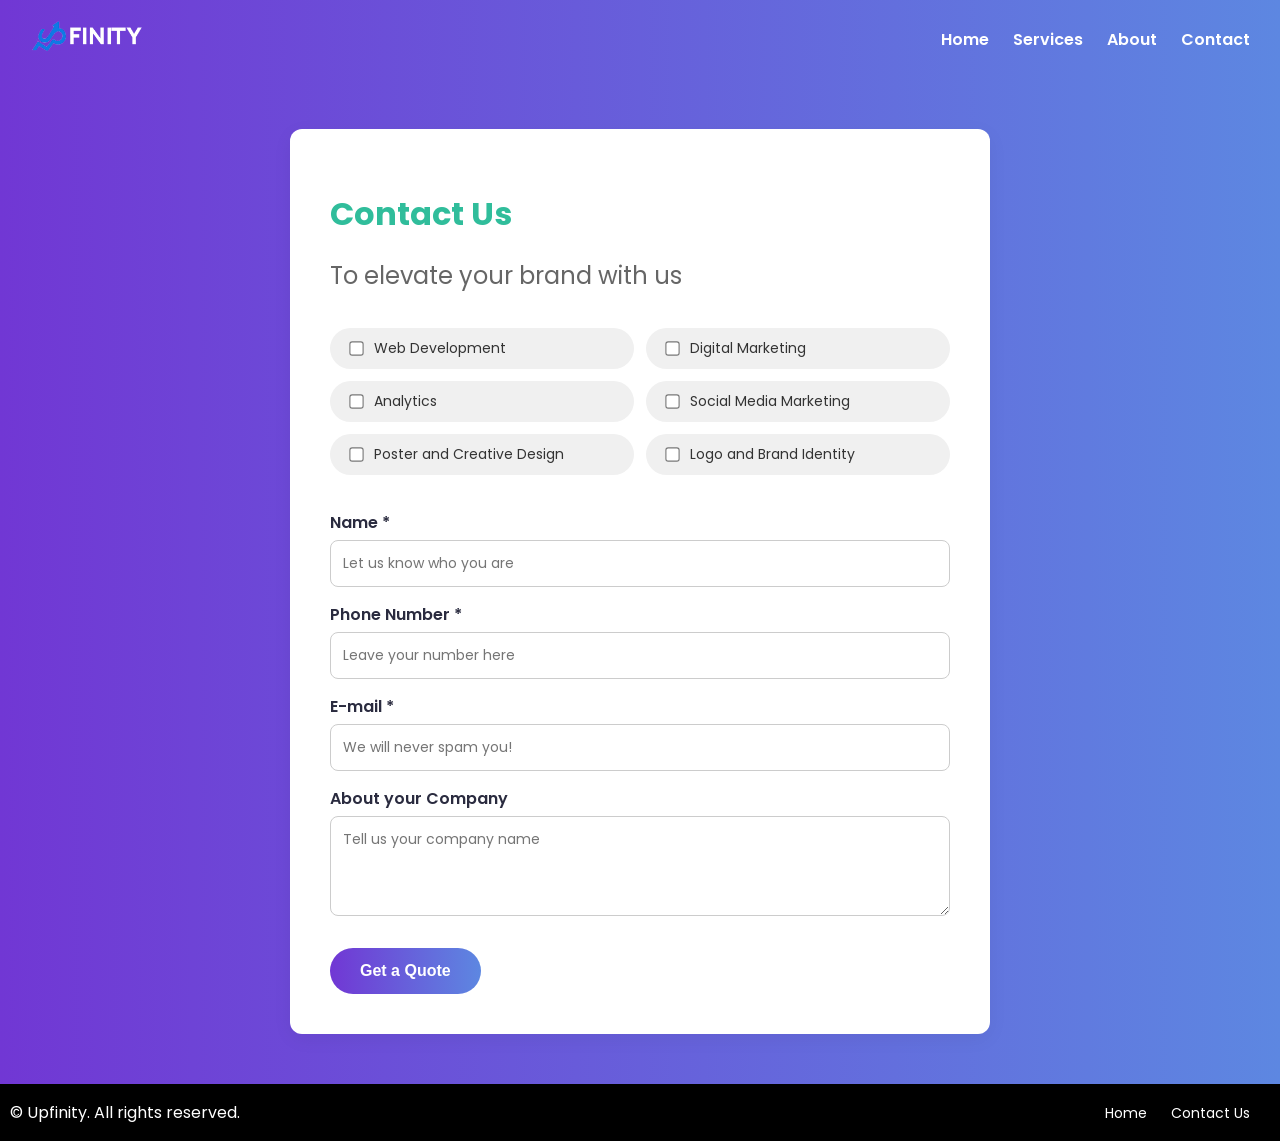
==== contact.html @ 9d2545de "initial commit" ====
<!DOCTYPE html>
<html lang="en">
<head>
  <meta charset="UTF-8" />
  <meta name="viewport" content="width=device-width, initial-scale=1.0"/>
  <title>Contact Us | Upfinity</title>
  <link rel="stylesheet" href="css/contact.css" />
  <link href="https://fonts.googleapis.com/css2?family=Poppins:wght@400;600&display=swap" rel="stylesheet" />
  <link rel="icon" type="image/png" href="favicon.png">
</head>
<body>

  <!-- Header -->
  <header>
    <div>
      <a href="index.html"><img src="images/name.png" alt="Upfinity" class="up-name" style="width: 140px; height: 32px;"></a>
    </div>
    <nav>
      <a href="index.html">Home</a>
      <a href="index.html#services">Services</a>
      <a href="index.html#about">About</a>
      <a href="contact.html">Contact</a>
    </nav>
  </header>

  <div class="contact-container">
    <h1>Contact Us</h1>
    <h2>To elevate your brand with us</h2>
  
    <div class="services-checkboxes">
      <label><input type="checkbox" name="webdev"> Web Development</label>
      <label><input type="checkbox" name="digmar"> Digital Marketing</label>
      <label><input type="checkbox" name="analty"> Analytics</label>
      <label><input type="checkbox" name="smm"> Social Media Marketing</label>
      <label><input type="checkbox" name="poster"> Poster and Creative Design</label>
      <label><input type="checkbox" name="logo"> Logo and Brand Identity</label>
    </div>
  
    <form action="/submit" method="post">
      <label for="name">Name *</label>
      <input id="name" name="name" type="text" placeholder="Let us know who you are" required>
  
      <label for="number">Phone Number *</label>
      <input type="tel" id="number" name="number" pattern="[0-9]{10}" placeholder="Leave your number here" required>
  
      <label for="mail">E-mail *</label>
      <input type="email" id="mail" name="mail" placeholder="We will never spam you!" required>
  
      <label for="companyname">About your Company</label>
      <textarea id="companyname" name="companyname" placeholder="Tell us your company name"></textarea>
  
      <button class="submit-btn" type="submit">Get a Quote</button>
    </form>
  </div>
  

  <!-- Footer -->
  <footer id="contact">
    <div class="footer-container">
      <p class="copyright">© Upfinity. All rights reserved.</p>
      <div class="footer-links">
        <a href="https://upfinity-git.github.io/upfinity-site/">Home</a>
        <a href="contact.html">Contact Us</a>
      </div>
    </div>
  </footer>

</body>
</html>
---- css/contact.css ----
/* ensuring all content respects screen boundaries*/

html, body {
  width: 100%;
  overflow-x: hidden;
}
* {
  box-sizing: border-box;
  max-width: 100%;
}

/*---------------------*/

body {
  font-family: 'Poppins', sans-serif;
  margin: 0;
  background: linear-gradient(to right, #7137d4, #5d87e1);
  color: #2a2b3f;
}

/* Header */
header {
  background: linear-gradient(to right, #7137d4, #5d87e1);
  color: white;
  padding: 20px 30px;
  display: flex;
  justify-content: space-between;
  align-items: center;
  flex-wrap: wrap;
}

.logo {
  font-size: 24px;
  font-weight: bold;
}

nav a {
  color: white;
  margin-left: 20px;
  text-decoration: none;
  font-weight: 600;
}

/* Contact Section */
.contact-container {
  max-width: 700px;
  margin: 50px auto;
  background: rgb(255, 255, 255);
  padding: 40px;
  border-radius: 12px;
  box-shadow: 0 5px 20px rgba(0, 0, 0, 0.05);
}

.contact-container h1 {
  font-size: 32px;
  color: #30bd9b;
  margin-bottom: 10px;
}

.contact-container h2 {
  font-weight: 400;
  color: #666;
  margin-bottom: 25px;
}

/* Neatly Aligned Checkboxes Section */
.services-checkboxes {
  display: grid;
  grid-template-columns: repeat(auto-fit, minmax(240px, 1fr));
  gap: 12px;
  margin-bottom: 25px;
  padding: 10px 0;
}

.services-checkboxes label {
  display: flex;
  align-items: center;
  gap: 8px;
  padding: 10px 16px;
  background: #f0f0f0;
  border-radius: 25px;
  cursor: pointer;
  font-size: 14px;
  color: #333;
  transition: all 0.3s ease;
  user-select: none;
}

.services-checkboxes input[type="checkbox"] {
  accent-color: #30bd9b;
  transform: scale(1.1);
  cursor: pointer;
}

.services-checkboxes label:hover {
  background: linear-gradient(to right, #7137d4, #5d87e1);
  color: white;
}

/* Form Elements */
form label {
  display: block;
  margin: 15px 0 5px;
  font-weight: 600;
}

form input,
form textarea {
  width: 100%;
  padding: 12px;
  border: 1px solid #ccc;
  border-radius: 8px;
  font-size: 14px;
  font-family: inherit;
}

form textarea {
  resize: vertical;
  min-height: 100px;
}

.submit-btn {
  margin-top: 25px;
  background: linear-gradient(to right, #7137d4, #5d87e1);
  color: white;
  border: none;
  padding: 14px 30px;
  font-size: 16px;
  font-weight: 600;
  border-radius: 30px;
  cursor: pointer;
}

/* Footer */
footer {
  background: #000000;
  color: white;
  padding: 0px 10px;
}

.footer-container {
  display: flex;
  justify-content: space-between;
  align-items: center;
  flex-wrap: wrap;
}

.footer-links {
  margin-right: 20px;
}

.footer-links a {
  color: #fff;
  text-decoration: none;
  margin-left: 20px;
  font-size: 14px;
}

.footer-links a:hover {
  text-decoration: overline;
}

/* Responsive */
@media (max-width: 600px) {
  .services {
    flex-direction: column;
  }

  header {
    flex-direction: column;
    gap: 10px;
  }

  nav a {
    margin: 5px 10px;
  }

  .services-checkboxes {
    flex-direction: column;
  }

  .footer-container {
    flex-direction: column;
    gap: 10px;
    text-align: center;
  }
}

/* 🔧 Global Layout Fix */
* {
  box-sizing: border-box;
  max-width: 100%;
}

img {
  max-width: 100%;
  height: auto;
}

/* 🔧 Form Container on Small Devices */
@media (max-width: 768px) {
  .contact-container {
    margin: 30px 20px;
    padding: 30px 20px;
  }
}

/* 🔧 Checkbox and Input Layout */
@media (max-width: 600px) {
  .services-checkboxes {
    grid-template-columns: 1fr;
  }

  form label,
  form input,
  form textarea {
    font-size: 14px;
  }

  .submit-btn {
    width: 100%;
    padding: 12px;
    font-size: 15px;
  }
}

/* 🔧 Header & Navigation */
@media (max-width: 768px) {
  header {
    flex-direction: column;
    text-align: center;
    gap: 10px;
  }

  nav a {
    margin: 10px 8px;
    display: inline-block;
  }
}

/* 🔧 Footer */
@media (max-width: 768px) {
  .footer-container {
    flex-direction: column;
    gap: 15px;
    text-align: center;
  }

  .footer-links a {
    margin: 5px 10px;
  }
}
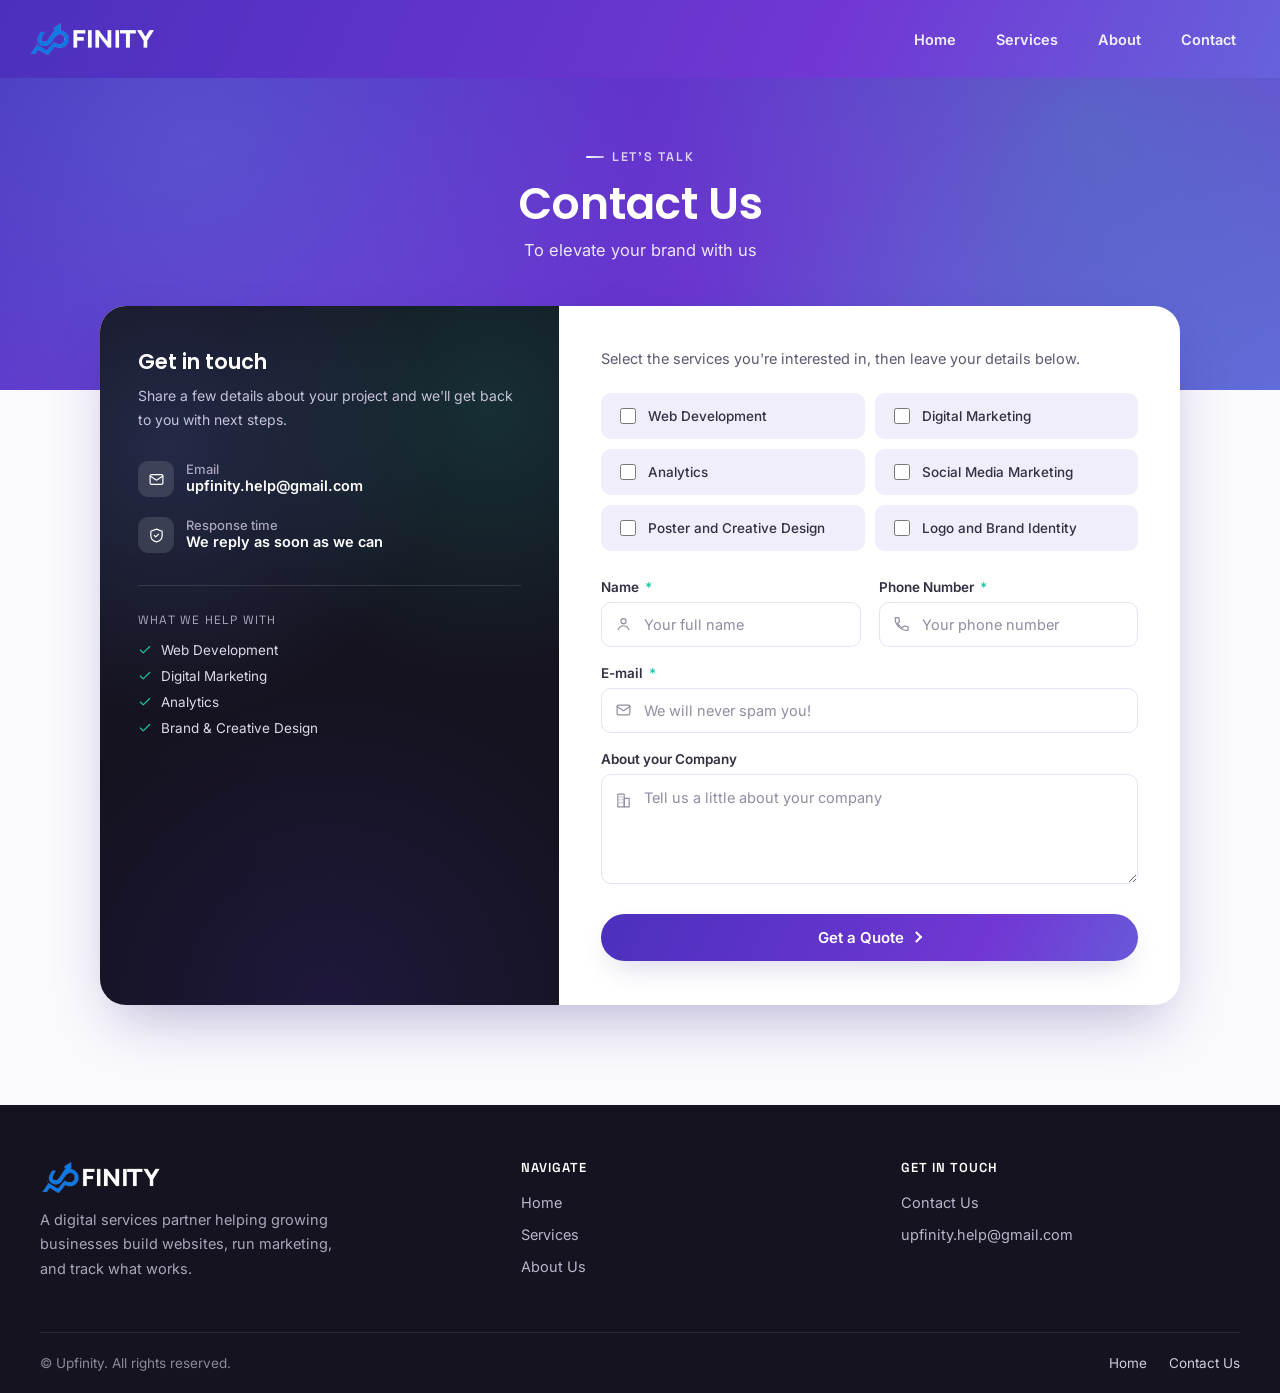
==== commit dccdef99: "moderized changes to the site" ====
--- a/contact.html
+++ b/contact.html
@@ -4,66 +4,173 @@
   <meta charset="UTF-8" />
   <meta name="viewport" content="width=device-width, initial-scale=1.0"/>
   <title>Contact Us | Upfinity</title>
+  <meta name="description" content="Tell Upfinity about your project and get a quote for web development, digital marketing, analytics, or brand design." />
+
+  <link rel="preconnect" href="https://fonts.googleapis.com">
+  <link rel="preconnect" href="https://fonts.gstatic.com" crossorigin>
+  <link href="https://fonts.googleapis.com/css2?family=Poppins:wght@500;600;700&family=Inter:wght@400;500;600&family=Space+Grotesk:wght@500;600&display=swap" rel="stylesheet" />
+
+  <link rel="stylesheet" href="css/theme.css" />
   <link rel="stylesheet" href="css/contact.css" />
-  <link href="https://fonts.googleapis.com/css2?family=Poppins:wght@400;600&display=swap" rel="stylesheet" />
   <link rel="icon" type="image/png" href="favicon.png">
 </head>
-<body>
+<body class="js-off">
 
-  <!-- Header -->
   <header>
-    <div>
-      <a href="index.html"><img src="images/name.png" alt="Upfinity" class="up-name" style="width: 140px; height: 32px;"></a>
+    <div class="header-inner">
+      <a href="index.html" class="brand-link"><img src="images/name.png" alt="Upfinity" class="up-name"></a>
+
+      <nav id="site-nav">
+        <ul class="nav-links">
+          <li><a href="index.html">Home</a></li>
+          <li><a href="index.html#services">Services</a></li>
+          <li><a href="index.html#about">About</a></li>
+          <li><a href="contact.html">Contact</a></li>
+        </ul>
+      </nav>
+
+      <button class="nav-toggle" type="button" aria-label="Toggle menu" aria-controls="site-nav" aria-expanded="false">
+        <svg class="icon-menu" viewBox="0 0 24 24" fill="none" stroke="currentColor" stroke-width="1.8" stroke-linecap="round"><line x1="3" y1="6" x2="21" y2="6"/><line x1="3" y1="12" x2="21" y2="12"/><line x1="3" y1="18" x2="21" y2="18"/></svg>
+        <svg class="icon-close" viewBox="0 0 24 24" fill="none" stroke="currentColor" stroke-width="1.8" stroke-linecap="round"><line x1="5" y1="5" x2="19" y2="19"/><line x1="19" y1="5" x2="5" y2="19"/></svg>
+      </button>
     </div>
-    <nav>
-      <a href="index.html">Home</a>
-      <a href="index.html#services">Services</a>
-      <a href="index.html#about">About</a>
-      <a href="contact.html">Contact</a>
-    </nav>
   </header>
 
-  <div class="contact-container">
-    <h1>Contact Us</h1>
-    <h2>To elevate your brand with us</h2>
-  
-    <div class="services-checkboxes">
-      <label><input type="checkbox" name="webdev"> Web Development</label>
-      <label><input type="checkbox" name="digmar"> Digital Marketing</label>
-      <label><input type="checkbox" name="analty"> Analytics</label>
-      <label><input type="checkbox" name="smm"> Social Media Marketing</label>
-      <label><input type="checkbox" name="poster"> Poster and Creative Design</label>
-      <label><input type="checkbox" name="logo"> Logo and Brand Identity</label>
+  <section class="contact-hero">
+    <div class="container">
+      <span class="eyebrow on-dark">Let's talk</span>
+      <h1>Contact Us</h1>
+      <p>To elevate your brand with us</p>
     </div>
-  
-    <form action="/submit" method="post">
-      <label for="name">Name *</label>
-      <input id="name" name="name" type="text" placeholder="Let us know who you are" required>
-  
-      <label for="number">Phone Number *</label>
-      <input type="tel" id="number" name="number" pattern="[0-9]{10}" placeholder="Leave your number here" required>
-  
-      <label for="mail">E-mail *</label>
-      <input type="email" id="mail" name="mail" placeholder="We will never spam you!" required>
-  
-      <label for="companyname">About your Company</label>
-      <textarea id="companyname" name="companyname" placeholder="Tell us your company name"></textarea>
-  
-      <button class="submit-btn" type="submit">Get a Quote</button>
-    </form>
+  </section>
+
+  <div class="contact-wrap">
+    <div class="contact-grid" data-reveal>
+
+      <aside class="contact-side">
+        <div class="contact-side-inner">
+          <h2>Get in touch</h2>
+          <p>Share a few details about your project and we'll get back to you with next steps.</p>
+
+          <div class="contact-detail">
+            <span class="ic"><svg viewBox="0 0 24 24" fill="none" stroke="currentColor" stroke-width="1.7" stroke-linecap="round" stroke-linejoin="round"><rect x="3" y="5" width="18" height="14" rx="2"/><path d="m3 7 9 6 9-6"/></svg></span>
+            <span>
+              <strong>Email</strong>
+              <span>upfinity.help@gmail.com</span>
+            </span>
+          </div>
+
+          <div class="contact-detail">
+            <span class="ic"><svg viewBox="0 0 24 24" fill="none" stroke="currentColor" stroke-width="1.7" stroke-linecap="round" stroke-linejoin="round"><path d="M12 3 4 6v6c0 4.5 3 7.7 8 9 5-1.3 8-4.5 8-9V6l-8-3Z"/><path d="m9 12 2 2 4-4"/></svg></span>
+            <span>
+              <strong>Response time</strong>
+              <span>We reply as soon as we can</span>
+            </span>
+          </div>
+
+          <div class="contact-services-list">
+            <p>What we help with</p>
+            <ul>
+              <li><svg viewBox="0 0 24 24" fill="none" stroke="currentColor" stroke-width="2" stroke-linecap="round" stroke-linejoin="round"><polyline points="20 6 9 17 4 12"/></svg>Web Development</li>
+              <li><svg viewBox="0 0 24 24" fill="none" stroke="currentColor" stroke-width="2" stroke-linecap="round" stroke-linejoin="round"><polyline points="20 6 9 17 4 12"/></svg>Digital Marketing</li>
+              <li><svg viewBox="0 0 24 24" fill="none" stroke="currentColor" stroke-width="2" stroke-linecap="round" stroke-linejoin="round"><polyline points="20 6 9 17 4 12"/></svg>Analytics</li>
+              <li><svg viewBox="0 0 24 24" fill="none" stroke="currentColor" stroke-width="2" stroke-linecap="round" stroke-linejoin="round"><polyline points="20 6 9 17 4 12"/></svg>Brand &amp; Creative Design</li>
+            </ul>
+          </div>
+        </div>
+      </aside>
+
+      <div class="contact-form-side">
+        <p class="form-lead">Select the services you're interested in, then leave your details below.</p>
+
+        <div class="services-checkboxes">
+          <label><input type="checkbox" name="webdev"> Web Development</label>
+          <label><input type="checkbox" name="digmar"> Digital Marketing</label>
+          <label><input type="checkbox" name="analty"> Analytics</label>
+          <label><input type="checkbox" name="smm"> Social Media Marketing</label>
+          <label><input type="checkbox" name="poster"> Poster and Creative Design</label>
+          <label><input type="checkbox" name="logo"> Logo and Brand Identity</label>
+        </div>
+
+        <form action="/submit" method="post">
+          <div class="field-row">
+            <div class="field">
+              <label for="name">Name <span class="req">*</span></label>
+              <div class="input-wrap">
+                <svg viewBox="0 0 24 24" fill="none" stroke="currentColor" stroke-width="1.7" stroke-linecap="round" stroke-linejoin="round"><circle cx="12" cy="8" r="3.6"/><path d="M4.5 20c1.4-3.6 4.3-5.5 7.5-5.5s6.1 1.9 7.5 5.5"/></svg>
+                <input id="name" name="name" type="text" placeholder="Your full name" required>
+              </div>
+            </div>
+
+            <div class="field">
+              <label for="number">Phone Number <span class="req">*</span></label>
+              <div class="input-wrap">
+                <svg viewBox="0 0 24 24" fill="none" stroke="currentColor" stroke-width="1.7" stroke-linecap="round" stroke-linejoin="round"><path d="M6.6 10.8c1.4 2.8 3.8 5.2 6.6 6.6l2.2-2.2c.3-.3.7-.4 1.1-.3 1.2.4 2.5.6 3.8.6.6 0 1 .4 1 1V20c0 .6-.4 1-1 1C10.6 21 3 13.4 3 4c0-.6.4-1 1-1h3.5c.6 0 1 .4 1 1 0 1.3.2 2.6.6 3.8.1.4 0 .8-.3 1.1L6.6 10.8Z"/></svg>
+                <input type="tel" id="number" name="number" pattern="[0-9]{10}" placeholder="Your phone number" required>
+              </div>
+            </div>
+          </div>
+
+          <div class="field">
+            <label for="mail">E-mail <span class="req">*</span></label>
+            <div class="input-wrap">
+              <svg viewBox="0 0 24 24" fill="none" stroke="currentColor" stroke-width="1.7" stroke-linecap="round" stroke-linejoin="round"><rect x="3" y="5" width="18" height="14" rx="2"/><path d="m3 7 9 6 9-6"/></svg>
+              <input type="email" id="mail" name="mail" placeholder="We will never spam you!" required>
+            </div>
+          </div>
+
+          <div class="field">
+            <label for="companyname">About your Company</label>
+            <div class="input-wrap">
+              <svg class="icon-top" viewBox="0 0 24 24" fill="none" stroke="currentColor" stroke-width="1.7" stroke-linecap="round" stroke-linejoin="round"><rect x="4" y="3" width="9" height="18"/><rect x="13" y="9" width="7" height="12"/><path d="M7 7h.01M10 7h.01M7 11h.01M10 11h.01M7 15h.01M10 15h.01"/></svg>
+              <textarea id="companyname" name="companyname" placeholder="Tell us a little about your company"></textarea>
+            </div>
+          </div>
+
+          <button class="submit-btn btn-about" type="submit">Get a Quote</button>
+        </form>
+      </div>
+
+    </div>
   </div>
-  
 
-  <!-- Footer -->
-  <footer id="contact">
-    <div class="footer-container">
-      <p class="copyright">© Upfinity. All rights reserved.</p>
-      <div class="footer-links">
-        <a href="https://upfinity-git.github.io/upfinity-site/">Home</a>
-        <a href="contact.html">Contact Us</a>
+  <footer id="contact-footer">
+    <div class="container">
+      <div class="footer-grid">
+        <div class="footer-brand">
+          <img src="images/name.png" alt="Upfinity" class="up-name">
+          <p>A digital services partner helping growing businesses build websites, run marketing, and track what works.</p>
+        </div>
+        <div class="footer-col">
+          <h4>Navigate</h4>
+          <ul>
+            <li><a href="https://upfinity-git.github.io/upfinity-site/">Home</a></li>
+            <li><a href="index.html#services">Services</a></li>
+            <li><a href="index.html#about">About Us</a></li>
+          </ul>
+        </div>
+        <div class="footer-col">
+          <h4>Get in touch</h4>
+          <ul>
+            <li><a href="contact.html">Contact Us</a></li>
+            <li><a href="mailto:upfinity.help@gmail.com">upfinity.help@gmail.com</a></li>
+          </ul>
+        </div>
+      </div>
+      <div class="footer-container">
+        <p class="copyright">© Upfinity. All rights reserved.</p>
+        <div class="footer-links">
+          <a href="https://upfinity-git.github.io/upfinity-site/">Home</a>
+          <a href="contact.html">Contact Us</a>
+        </div>
       </div>
     </div>
   </footer>
 
+  <button class="to-top" type="button" aria-label="Back to top">
+    <svg viewBox="0 0 24 24" fill="none" stroke="currentColor" stroke-width="2" stroke-linecap="round" stroke-linejoin="round"><line x1="12" y1="19" x2="12" y2="5"/><polyline points="6 11 12 5 18 11"/></svg>
+  </button>
+
+  <script src="js/main.js"></script>
 </body>
-</html>+</html>
--- a/css/theme.css
+++ b/css/theme.css
@@ -0,0 +1,386 @@
+/* =========================================================
+   UPFINITY — SHARED THEME
+   Design tokens, reset, header/nav, footer, buttons, utilities.
+   Loaded on every page, before the page-specific stylesheet.
+   ========================================================= */
+
+:root{
+  /* ---- Color: brand violet, kept from the original palette,
+     extended into a small named scale ---- */
+  --violet-900:#2c1c7a;
+  --violet-700:#4b30bd;   /* primary — from original header/hero */
+  --violet-600:#5c3ad2;
+  --violet-500:#7137d4;   /* from original buttons */
+  --violet-400:#9159ea;   /* from original button hover */
+  --lilac-300:#c9b7f7;
+  --blue-500:#5d87e1;     /* from original contact gradient */
+  --teal-500:#22c6a6;     /* growth accent, refined from #30bd9b */
+  --amber-500:#f2a93c;    /* small warm accent for highlights */
+
+  --ink-900:#15131f;
+  --ink-700:#312f42;
+  --ink-500:#5b5972;
+  --ink-300:#8f8da3;
+
+  --surface-0:#ffffff;
+  --surface-50:#faf9fd;
+  --surface-100:#f1eefb;
+  --surface-200:#e9e4f9;
+  --border:#e6e2f5;
+
+  --grad-brand: linear-gradient(115deg, var(--violet-700) 0%, var(--violet-500) 52%, var(--blue-500) 100%);
+  --grad-brand-hover: linear-gradient(115deg, var(--violet-900) 0%, var(--violet-700) 52%, var(--violet-500) 100%);
+  --grad-mesh: radial-gradient(circle at 15% 20%, rgba(93,135,225,.35), transparent 40%),
+               radial-gradient(circle at 85% 15%, rgba(34,198,166,.28), transparent 38%),
+               radial-gradient(circle at 50% 100%, rgba(75,48,189,.30), transparent 45%);
+
+  /* ---- Type ---- */
+  --font-display:'Poppins', 'Segoe UI', sans-serif;
+  --font-body:'Inter', 'Segoe UI', sans-serif;
+  --font-label:'Space Grotesk', 'Segoe UI', sans-serif;
+
+  /* ---- Shape & shadow ---- */
+  --radius-sm:10px;
+  --radius-md:16px;
+  --radius-lg:26px;
+  --radius-pill:999px;
+  --shadow-sm: 0 2px 10px rgba(21,19,31,.06);
+  --shadow-md: 0 12px 30px -10px rgba(43,26,120,.22);
+  --shadow-lg: 0 25px 60px -18px rgba(43,26,120,.35);
+
+  --container:1400px;
+  --header-h:78px;
+}
+
+/* ---------------------------------------------------------
+   Reset
+   --------------------------------------------------------- */
+*, *::before, *::after{ box-sizing:border-box; }
+html{ scroll-behavior:smooth; scroll-padding-top: calc(var(--header-h) + 14px); }
+html, body{ width:100%; overflow-x:hidden; }
+
+body{
+  margin:0;
+  font-family:var(--font-body);
+  background:var(--surface-50);
+  color:var(--ink-700);
+  -webkit-font-smoothing:antialiased;
+  text-rendering:optimizeLegibility;
+}
+
+img{ max-width:100%; height:auto; display:block; }
+a{ color:inherit; }
+ul{ margin:0; }
+button{ font-family:inherit; }
+
+h1,h2,h3,h4{
+  font-family:var(--font-display);
+  color:var(--ink-900);
+  line-height:1.15;
+  margin:0 0 .5em;
+  font-weight:600;
+}
+
+p{ margin:0 0 1em; }
+
+.container{
+  width:100%;
+  max-width:var(--container);
+  margin:0 auto;
+  padding:0 clamp(20px, 4vw, 40px);
+}
+
+/* Eyebrow / section label — used to name what a section is about */
+.eyebrow{
+  display:inline-flex;
+  align-items:center;
+  gap:8px;
+  font-family:var(--font-label);
+  font-size:12.5px;
+  font-weight:600;
+  letter-spacing:.14em;
+  text-transform:uppercase;
+  color:var(--violet-600);
+  margin-bottom:14px;
+}
+.eyebrow::before{
+  content:"";
+  width:18px; height:2px;
+  border-radius:2px;
+  background:var(--grad-brand);
+}
+.eyebrow.on-dark{ color:#dcd3fb; }
+.eyebrow.on-dark::before{ background:linear-gradient(90deg,#fff,#c9b7f7); }
+.eyebrow.center{ display:inline-flex; justify-content:center; }
+
+/* Reveal-on-scroll (progressive enhancement, no library) */
+[data-reveal]{
+  opacity:0;
+  transform:translateY(22px);
+  transition:opacity .7s cubic-bezier(.2,.7,.2,1), transform .7s cubic-bezier(.2,.7,.2,1);
+}
+[data-reveal].in-view{ opacity:1; transform:translateY(0); }
+[data-reveal="scale"]{ transform:translateY(0) scale(.94); }
+[data-reveal="scale"].in-view{ transform:translateY(0) scale(1); }
+@media (prefers-reduced-motion: reduce){
+  [data-reveal]{ opacity:1; transform:none; transition:none; }
+  html{ scroll-behavior:auto; }
+}
+.js-off [data-reveal]{ opacity:1; transform:none; } /* if JS never runs, content still shows */
+
+/* ---------------------------------------------------------
+   Buttons — same targets/labels everywhere, styling only
+   --------------------------------------------------------- */
+.btn-about{
+  --btn-fg:#fff;
+  position:relative;
+  display:inline-flex;
+  align-items:center;
+  gap:10px;
+  padding:14px 26px;
+  background:var(--grad-brand);
+  background-size:140% 140%;
+  background-position:0% 50%;
+  color:var(--btn-fg);
+  font-family:var(--font-body);
+  font-weight:600;
+  font-size:15px;
+  border-radius:var(--radius-pill);
+  text-decoration:none;
+  box-shadow:var(--shadow-md);
+  transition:transform .25s ease, box-shadow .25s ease, background-position .5s ease;
+}
+.btn-about::after{
+  content:"";
+  width:8px; height:8px;
+  border-top:2px solid currentColor;
+  border-right:2px solid currentColor;
+  transform:rotate(45deg) translate(-1px,1px);
+  transition:transform .25s ease;
+}
+.btn-about:hover{
+  transform:translateY(-3px);
+  box-shadow:var(--shadow-lg);
+  background-position:100% 50%;
+}
+.btn-about:hover::after{ transform:rotate(45deg) translate(1px,-1px); }
+.btn-about:active{ transform:translateY(-1px); }
+.btn-about:focus-visible{ outline:3px solid var(--blue-500); outline-offset:3px; }
+
+.btn-ghost{
+  display:inline-flex;
+  align-items:center;
+  gap:8px;
+  padding:13px 24px;
+  border-radius:var(--radius-pill);
+  border:1.5px solid var(--border);
+  color:var(--ink-700);
+  font-weight:600;
+  font-size:15px;
+  text-decoration:none;
+  background:var(--surface-0);
+  transition:border-color .25s ease, transform .25s ease, color .25s ease;
+}
+.btn-ghost:hover{ border-color:var(--violet-500); color:var(--violet-600); transform:translateY(-2px); }
+
+/* ---------------------------------------------------------
+   Header
+   --------------------------------------------------------- */
+header{
+  position:sticky;
+  top:0;
+  z-index:100;
+  height:var(--header-h);
+  display:flex;
+  align-items:center;
+  padding:0 28px;
+  background:linear-gradient(115deg, var(--violet-700), var(--violet-500) 65%, var(--blue-500) 130%);
+  color:#fff;
+}
+header .header-inner{
+  width:100%;
+  max-width:var(--container);
+  margin:0 auto;
+  display:flex;
+  align-items:center;
+  justify-content:space-between;
+  gap:20px;
+}
+header.is-scrolled{
+  box-shadow:0 10px 30px -12px rgba(21,10,60,.45);
+}
+.brand-link{ display:inline-flex; align-items:center; }
+.up-name{ width:158px; height:auto; }
+
+nav{ display:flex; align-items:center; }
+.nav-links{
+  display:flex;
+  align-items:center;
+  gap:8px;
+  list-style:none;
+  padding:0;
+  margin:0;
+}
+.nav-links a{
+  display:inline-block;
+  padding:9px 16px;
+  color:#fff;
+  text-decoration:none;
+  font-weight:600;
+  font-size:14.5px;
+  border-radius:var(--radius-pill);
+  opacity:.92;
+  transition:background .25s ease, opacity .25s ease;
+}
+.nav-links a:hover{ background:rgba(255,255,255,.16); opacity:1; }
+.nav-links a:focus-visible{ outline:2px solid #fff; outline-offset:2px; }
+
+.nav-toggle{
+  display:none;
+  width:44px; height:44px;
+  border-radius:var(--radius-sm);
+  border:1px solid rgba(255,255,255,.4);
+  background:rgba(255,255,255,.08);
+  color:#fff;
+  align-items:center;
+  justify-content:center;
+  cursor:pointer;
+}
+.nav-toggle svg{ width:22px; height:22px; }
+.nav-toggle .icon-close{ display:none; }
+.nav-open .nav-toggle .icon-menu{ display:none; }
+.nav-open .nav-toggle .icon-close{ display:block; }
+
+@media (max-width: 860px){
+  .nav-toggle{ display:inline-flex; }
+  nav{
+    position:fixed;
+    inset:var(--header-h) 0 0 0;
+    background:linear-gradient(180deg, var(--violet-700), var(--violet-900));
+    transform:translateY(-14px);
+    opacity:0;
+    visibility:hidden;
+    pointer-events:none;
+    transition:opacity .28s ease, transform .28s ease, visibility .28s;
+    padding-top:12px;
+  }
+  .nav-open nav{
+    transform:translateY(0);
+    opacity:1;
+    visibility:visible;
+    pointer-events:auto;
+  }
+  nav{ align-items:flex-start; overflow-y:auto; }
+  .nav-links{
+    flex-direction:column;
+    align-items:stretch;
+    gap:2px;
+    padding:14px 20px;
+  }
+  .nav-links a{
+    padding:16px 18px;
+    font-size:17px;
+    border-bottom:1px solid rgba(255,255,255,.12);
+    border-radius:10px;
+  }
+}
+
+/* ---------------------------------------------------------
+   Footer
+   --------------------------------------------------------- */
+footer{
+  background:var(--ink-900);
+  color:#cfccdd;
+  padding:56px 0 22px;
+}
+.footer-grid{
+  display:grid;
+  grid-template-columns:1.3fr 1fr 1fr;
+  gap:40px;
+  padding-bottom:36px;
+  border-bottom:1px solid rgba(255,255,255,.08);
+}
+.footer-brand .up-name{ width:150px; margin-bottom:14px; }
+.footer-brand p{ color:#a9a6bc; font-size:14.5px; line-height:1.7; max-width:320px; }
+.footer-col h4{
+  font-family:var(--font-label);
+  color:#fff;
+  font-size:13px;
+  letter-spacing:.08em;
+  text-transform:uppercase;
+  margin-bottom:16px;
+}
+.footer-col ul{ list-style:none; padding:0; display:flex; flex-direction:column; gap:12px; }
+.footer-col a{
+  color:#b9b6cc;
+  text-decoration:none;
+  font-size:14.5px;
+  transition:color .2s ease;
+}
+.footer-col a:hover{ color:#fff; }
+.footer-container{
+  display:flex;
+  justify-content:space-between;
+  align-items:center;
+  flex-wrap:wrap;
+  gap:10px;
+  padding-top:22px;
+}
+.copyright{ margin:0; font-size:13.5px; color:#8b8899; text-align:left; }
+.footer-links{ margin:0; display:flex; gap:22px; }
+.footer-links a{
+  color:#cfccdd;
+  text-decoration:none;
+  font-size:13.5px;
+  transition:color .2s ease;
+}
+.footer-links a:hover{ color:#fff; text-decoration:underline; text-underline-offset:4px; }
+
+@media (max-width:860px){
+  .footer-grid{ grid-template-columns:1fr 1fr; }
+  .footer-brand{ grid-column:1 / -1; }
+}
+@media (max-width:600px){
+  .footer-grid{ grid-template-columns:1fr; text-align:left; }
+  .footer-container{ flex-direction:column; text-align:center; }
+  .copyright{ text-align:center; }
+}
+
+/* ---------------------------------------------------------
+   Back-to-top
+   --------------------------------------------------------- */
+.to-top{
+  position:fixed;
+  right:22px;
+  bottom:22px;
+  width:48px; height:48px;
+  border-radius:50%;
+  border:none;
+  background:var(--grad-brand);
+  color:#fff;
+  box-shadow:var(--shadow-lg);
+  display:flex;
+  align-items:center;
+  justify-content:center;
+  cursor:pointer;
+  opacity:0;
+  transform:translateY(10px) scale(.9);
+  pointer-events:none;
+  transition:opacity .25s ease, transform .25s ease;
+  z-index:90;
+}
+.to-top.is-visible{ opacity:1; transform:translateY(0) scale(1); pointer-events:auto; }
+.to-top svg{ width:20px; height:20px; }
+.to-top:hover{ transform:translateY(-3px) scale(1.04); }
+
+/* ---------------------------------------------------------
+   Small shared bits
+   --------------------------------------------------------- */
+.dot-grid{
+  background-image:radial-gradient(rgba(75,48,189,.16) 1.4px, transparent 1.4px);
+  background-size:22px 22px;
+}
+.visually-hidden{
+  position:absolute; width:1px; height:1px; overflow:hidden;
+  clip:rect(0 0 0 0); white-space:nowrap; border:0; padding:0; margin:-1px;
+}
--- a/css/contact.css
+++ b/css/contact.css
@@ -1,252 +1,215 @@
-/* ensuring all content respects screen boundaries*/
-
-html, body {
-  width: 100%;
-  overflow-x: hidden;
-}
-* {
-  box-sizing: border-box;
-  max-width: 100%;
-}
-
-/*---------------------*/
-
-body {
-  font-family: 'Poppins', sans-serif;
-  margin: 0;
-  background: linear-gradient(to right, #7137d4, #5d87e1);
-  color: #2a2b3f;
-}
-
-/* Header */
-header {
-  background: linear-gradient(to right, #7137d4, #5d87e1);
-  color: white;
-  padding: 20px 30px;
-  display: flex;
-  justify-content: space-between;
-  align-items: center;
-  flex-wrap: wrap;
-}
-
-.logo {
-  font-size: 24px;
-  font-weight: bold;
-}
-
-nav a {
-  color: white;
-  margin-left: 20px;
-  text-decoration: none;
-  font-weight: 600;
-}
-
-/* Contact Section */
-.contact-container {
-  max-width: 700px;
-  margin: 50px auto;
-  background: rgb(255, 255, 255);
-  padding: 40px;
-  border-radius: 12px;
-  box-shadow: 0 5px 20px rgba(0, 0, 0, 0.05);
-}
-
-.contact-container h1 {
-  font-size: 32px;
-  color: #30bd9b;
-  margin-bottom: 10px;
-}
-
-.contact-container h2 {
-  font-weight: 400;
-  color: #666;
-  margin-bottom: 25px;
-}
-
-/* Neatly Aligned Checkboxes Section */
-.services-checkboxes {
-  display: grid;
-  grid-template-columns: repeat(auto-fit, minmax(240px, 1fr));
-  gap: 12px;
-  margin-bottom: 25px;
-  padding: 10px 0;
-}
-
-.services-checkboxes label {
-  display: flex;
-  align-items: center;
-  gap: 8px;
-  padding: 10px 16px;
-  background: #f0f0f0;
-  border-radius: 25px;
-  cursor: pointer;
-  font-size: 14px;
-  color: #333;
-  transition: all 0.3s ease;
-  user-select: none;
-}
-
-.services-checkboxes input[type="checkbox"] {
-  accent-color: #30bd9b;
-  transform: scale(1.1);
-  cursor: pointer;
-}
-
-.services-checkboxes label:hover {
-  background: linear-gradient(to right, #7137d4, #5d87e1);
-  color: white;
-}
-
-/* Form Elements */
-form label {
-  display: block;
-  margin: 15px 0 5px;
-  font-weight: 600;
-}
+/* =========================================================
+   UPFINITY — CONTACT PAGE
+   Loaded after theme.css
+   ========================================================= */
+
+.contact-hero{
+  position:relative;
+  overflow:hidden;
+  background:linear-gradient(150deg, var(--violet-700) 0%, var(--violet-500) 58%, var(--blue-500) 130%);
+  color:#fff;
+  padding:64px 0 130px;
+  text-align:center;
+}
+.contact-hero::before{
+  content:"";
+  position:absolute; inset:0;
+  background:var(--grad-mesh);
+}
+.contact-hero .container{ position:relative; z-index:1; }
+.contact-hero h1{
+  color:#fff;
+  font-size:clamp(30px,4vw,44px);
+  margin-bottom:10px;
+}
+.contact-hero p{
+  color:rgba(255,255,255,.88);
+  font-size:16.5px;
+  max-width:480px;
+  margin:0 auto;
+}
+.contact-hero .eyebrow{ justify-content:center; }
+
+.contact-wrap{
+  max-width:1160px;
+  margin:-84px auto 0;
+  padding:0 clamp(20px, 4vw, 40px) 100px;
+  position:relative;
+  z-index:2;
+}
+
+.contact-grid{
+  display:grid;
+  grid-template-columns:.85fr 1.15fr;
+  background:var(--surface-0);
+  border-radius:var(--radius-lg);
+  box-shadow:var(--shadow-lg);
+  overflow:hidden;
+}
+
+.contact-side{
+  background:var(--ink-900);
+  color:#fff;
+  padding:44px 38px;
+  position:relative;
+  overflow:hidden;
+}
+.contact-side::before{
+  content:"";
+  position:absolute; inset:0;
+  background:var(--grad-mesh);
+  opacity:.6;
+}
+.contact-side-inner{ position:relative; z-index:1; }
+.contact-side h2{
+  color:#fff;
+  font-size:21px;
+  margin-bottom:10px;
+}
+.contact-side > .contact-side-inner > p{
+  color:#c6c2db;
+  font-size:14px;
+  line-height:1.7;
+  margin-bottom:30px;
+}
+.contact-detail{
+  display:flex;
+  align-items:flex-start;
+  gap:12px;
+  margin-bottom:20px;
+}
+.contact-detail .ic{
+  width:36px; height:36px;
+  border-radius:10px;
+  background:rgba(255,255,255,.12);
+  display:flex; align-items:center; justify-content:center;
+  flex:none;
+}
+.contact-detail .ic svg{ width:17px; height:17px; }
+.contact-detail strong{ display:block; font-size:13px; color:#a9a6bc; font-weight:500; }
+.contact-detail span{ display:block; font-size:14.5px; font-weight:600; }
+
+.contact-services-list{
+  margin-top:32px;
+  padding-top:26px;
+  border-top:1px solid rgba(255,255,255,.12);
+}
+.contact-services-list p{
+  font-family:var(--font-label);
+  font-size:12px;
+  letter-spacing:.1em;
+  text-transform:uppercase;
+  color:#a9a6bc;
+  margin-bottom:14px;
+}
+.contact-services-list ul{ list-style:none; padding:0; display:flex; flex-direction:column; gap:10px; }
+.contact-services-list li{ display:flex; align-items:center; gap:9px; font-size:13.5px; color:#dcd9ea; }
+.contact-services-list li svg{ width:14px; height:14px; color:var(--teal-500); flex:none; }
+
+.contact-form-side{ padding:44px 42px; }
+.contact-form-side > p.form-lead{ color:var(--ink-500); font-size:14.5px; margin-bottom:26px; }
+
+.services-checkboxes{
+  display:grid;
+  grid-template-columns:repeat(auto-fit, minmax(190px, 1fr));
+  gap:10px;
+  margin-bottom:28px;
+}
+.services-checkboxes label{
+  display:flex;
+  align-items:center;
+  gap:9px;
+  min-height:46px;
+  padding:11px 14px;
+  background:var(--surface-100);
+  border:1px solid transparent;
+  border-radius:var(--radius-sm);
+  cursor:pointer;
+  font-size:13.5px;
+  font-weight:500;
+  color:var(--ink-700);
+  transition:all .2s ease;
+  user-select:none;
+}
+.services-checkboxes input[type="checkbox"]{
+  accent-color:var(--violet-600);
+  width:16px; height:16px;
+  cursor:pointer;
+  flex:none;
+}
+.services-checkboxes label:hover{ border-color:var(--violet-400); background:#efe9fd; }
+.services-checkboxes label:has(input:checked){
+  background:var(--grad-brand);
+  color:#fff;
+  border-color:transparent;
+}
+
+form .field{ margin-bottom:18px; }
+form .field-row{
+  display:grid;
+  grid-template-columns:1fr 1fr;
+  gap:18px;
+}
+form label{
+  display:flex;
+  align-items:center;
+  gap:6px;
+  margin:0 0 7px;
+  font-weight:600;
+  font-size:13.5px;
+  color:var(--ink-700);
+}
+form label .req{ color:var(--teal-500); }
+
+.input-wrap{ position:relative; }
+.input-wrap svg{
+  position:absolute;
+  left:14px; top:50%;
+  transform:translateY(-50%);
+  width:17px; height:17px;
+  color:var(--ink-300);
+  pointer-events:none;
+}
+.input-wrap svg.icon-top{ top:18px; transform:none; }
 
 form input,
-form textarea {
-  width: 100%;
-  padding: 12px;
-  border: 1px solid #ccc;
-  border-radius: 8px;
-  font-size: 14px;
-  font-family: inherit;
-}
-
-form textarea {
-  resize: vertical;
-  min-height: 100px;
-}
-
-.submit-btn {
-  margin-top: 25px;
-  background: linear-gradient(to right, #7137d4, #5d87e1);
-  color: white;
-  border: none;
-  padding: 14px 30px;
-  font-size: 16px;
-  font-weight: 600;
-  border-radius: 30px;
-  cursor: pointer;
-}
-
-/* Footer */
-footer {
-  background: #000000;
-  color: white;
-  padding: 0px 10px;
-}
-
-.footer-container {
-  display: flex;
-  justify-content: space-between;
-  align-items: center;
-  flex-wrap: wrap;
-}
-
-.footer-links {
-  margin-right: 20px;
-}
-
-.footer-links a {
-  color: #fff;
-  text-decoration: none;
-  margin-left: 20px;
-  font-size: 14px;
-}
-
-.footer-links a:hover {
-  text-decoration: overline;
-}
-
-/* Responsive */
-@media (max-width: 600px) {
-  .services {
-    flex-direction: column;
-  }
-
-  header {
-    flex-direction: column;
-    gap: 10px;
-  }
-
-  nav a {
-    margin: 5px 10px;
-  }
-
-  .services-checkboxes {
-    flex-direction: column;
-  }
-
-  .footer-container {
-    flex-direction: column;
-    gap: 10px;
-    text-align: center;
-  }
-}
-
-/* 🔧 Global Layout Fix */
-* {
-  box-sizing: border-box;
-  max-width: 100%;
-}
-
-img {
-  max-width: 100%;
-  height: auto;
-}
-
-/* 🔧 Form Container on Small Devices */
-@media (max-width: 768px) {
-  .contact-container {
-    margin: 30px 20px;
-    padding: 30px 20px;
-  }
-}
-
-/* 🔧 Checkbox and Input Layout */
-@media (max-width: 600px) {
-  .services-checkboxes {
-    grid-template-columns: 1fr;
-  }
-
-  form label,
-  form input,
-  form textarea {
-    font-size: 14px;
-  }
-
-  .submit-btn {
-    width: 100%;
-    padding: 12px;
-    font-size: 15px;
-  }
-}
-
-/* 🔧 Header & Navigation */
-@media (max-width: 768px) {
-  header {
-    flex-direction: column;
-    text-align: center;
-    gap: 10px;
-  }
-
-  nav a {
-    margin: 10px 8px;
-    display: inline-block;
-  }
-}
-
-/* 🔧 Footer */
-@media (max-width: 768px) {
-  .footer-container {
-    flex-direction: column;
-    gap: 15px;
-    text-align: center;
-  }
-
-  .footer-links a {
-    margin: 5px 10px;
-  }
-}
+form textarea{
+  width:100%;
+  padding:13px 14px 13px 42px;
+  border:1.5px solid var(--border);
+  border-radius:var(--radius-sm);
+  font-size:14.5px;
+  font-family:inherit;
+  color:var(--ink-900);
+  background:var(--surface-0);
+  transition:border-color .2s ease, box-shadow .2s ease;
+}
+form input::placeholder,
+form textarea::placeholder{ color:var(--ink-300); }
+form input:focus,
+form textarea:focus{
+  outline:none;
+  border-color:var(--violet-500);
+  box-shadow:0 0 0 4px rgba(113,55,212,.12);
+}
+form textarea{ resize:vertical; min-height:110px; padding-top:14px; }
+
+.submit-btn{
+  margin-top:8px;
+  width:100%;
+  justify-content:center;
+  border:none;
+  cursor:pointer;
+}
+
+@media (max-width:860px){
+  .contact-grid{ grid-template-columns:1fr; }
+  .contact-side{ padding:38px 32px; }
+  .contact-form-side{ padding:38px 32px; }
+}
+@media (max-width:600px){
+  .contact-hero{ padding:52px 0 150px; }
+  .contact-wrap{ margin-top:-118px; padding:0 16px 70px; }
+  form .field-row{ grid-template-columns:1fr; gap:0; }
+  .contact-side, .contact-form-side{ padding:30px 22px; }
+}
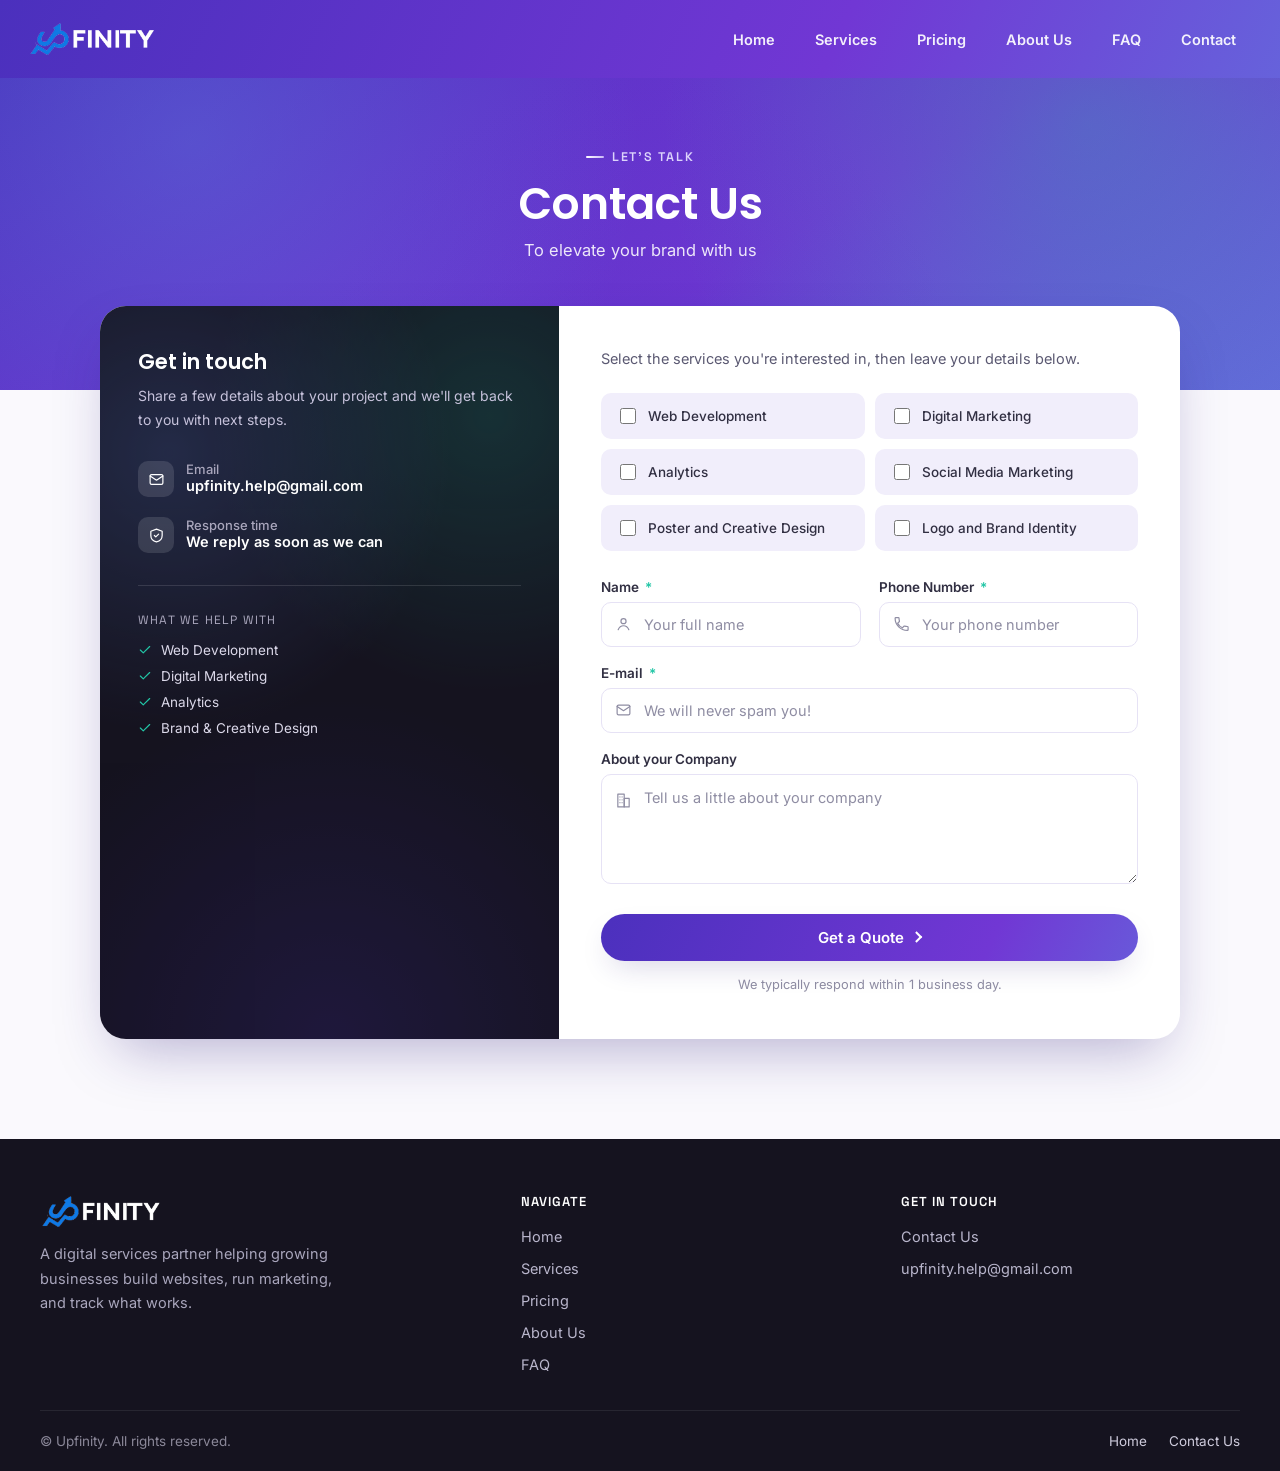
==== commit cd45cad0: "Update: SEO, Broken links fixed" ====
--- a/contact.html
+++ b/contact.html
@@ -3,8 +3,28 @@
 <head>
   <meta charset="UTF-8" />
   <meta name="viewport" content="width=device-width, initial-scale=1.0"/>
-  <title>Contact Us | Upfinity</title>
-  <meta name="description" content="Tell Upfinity about your project and get a quote for web development, digital marketing, analytics, or brand design." />
+  <title>Contact Us | Get a Free Quote — Upfinity Digital Marketing Agency</title>
+  <meta name="description" content="Tell Upfinity about your project and get a customised quote for web development, SEO, digital marketing, social media, or brand design — plus a free Digital X-Ray audit." />
+  <meta name="keywords" content="contact digital marketing agency, get a quote web development, free website audit, free digital marketing consultation, hire SEO agency India, website design quote, Upfinity contact" />
+  <meta name="author" content="Upfinity" />
+  <meta name="robots" content="index, follow" />
+  <meta name="theme-color" content="#4b30bd" />
+  <link rel="canonical" href="https://upfinityteam.netlify.app/contact.html" />
+
+  <!-- Open Graph / Facebook -->
+  <meta property="og:type" content="website" />
+  <meta property="og:site_name" content="Upfinity" />
+  <meta property="og:url" content="https://upfinityteam.netlify.app/contact.html" />
+  <meta property="og:title" content="Contact Us | Get a Free Quote — Upfinity Digital Marketing Agency" />
+  <meta property="og:description" content="Share a few details about your project and get a customised quote from Upfinity — web development, SEO, digital marketing, social media, and brand design." />
+  <meta property="og:image" content="https://upfinityteam.netlify.app/images/banner-img.png" />
+  <meta property="og:locale" content="en_IN" />
+
+  <!-- Twitter -->
+  <meta name="twitter:card" content="summary_large_image" />
+  <meta name="twitter:title" content="Contact Us | Get a Free Quote — Upfinity Digital Marketing Agency" />
+  <meta name="twitter:description" content="Share a few details about your project and get a customised quote from Upfinity — web development, SEO, digital marketing, social media, and brand design." />
+  <meta name="twitter:image" content="https://upfinityteam.netlify.app/images/banner-img.png" />
 
   <link rel="preconnect" href="https://fonts.googleapis.com">
   <link rel="preconnect" href="https://fonts.gstatic.com" crossorigin>
@@ -22,9 +42,11 @@
 
       <nav id="site-nav">
         <ul class="nav-links">
-          <li><a href="index.html">Home</a></li>
+          <li><a href="https://upfinityteam.netlify.app/">Home</a></li>
           <li><a href="index.html#services">Services</a></li>
-          <li><a href="index.html#about">About</a></li>
+          <li><a href="index.html#pricing">Pricing</a></li>
+          <li><a href="index.html#about">About Us</a></li>
+          <li><a href="index.html#faq">FAQ</a></li>
           <li><a href="contact.html">Contact</a></li>
         </ul>
       </nav>
@@ -92,7 +114,12 @@
           <label><input type="checkbox" name="logo"> Logo and Brand Identity</label>
         </div>
 
-        <form action="/submit" method="post">
+        <form id="contact-form" name="contact" method="POST" data-netlify="true" data-netlify-honeypot="bot-field">
+          <input type="hidden" name="form-name" value="contact" />
+          <p class="visually-hidden" aria-hidden="true">
+            <label>Don't fill this out if you're human: <input name="bot-field" tabindex="-1" autocomplete="off"></label>
+          </p>
+
           <div class="field-row">
             <div class="field">
               <label for="name">Name <span class="req">*</span></label>
@@ -128,6 +155,7 @@
           </div>
 
           <button class="submit-btn btn-about" type="submit">Get a Quote</button>
+          <p class="form-note" id="form-note" role="status" aria-live="polite">We typically respond within 1 business day.</p>
         </form>
       </div>
 
@@ -144,9 +172,11 @@
         <div class="footer-col">
           <h4>Navigate</h4>
           <ul>
-            <li><a href="https://upfinity-git.github.io/upfinity-site/">Home</a></li>
+            <li><a href="https://upfinityteam.netlify.app/">Home</a></li>
             <li><a href="index.html#services">Services</a></li>
+            <li><a href="index.html#pricing">Pricing</a></li>
             <li><a href="index.html#about">About Us</a></li>
+            <li><a href="index.html#faq">FAQ</a></li>
           </ul>
         </div>
         <div class="footer-col">
@@ -160,7 +190,7 @@
       <div class="footer-container">
         <p class="copyright">© Upfinity. All rights reserved.</p>
         <div class="footer-links">
-          <a href="https://upfinity-git.github.io/upfinity-site/">Home</a>
+          <a href="https://upfinityteam.netlify.app/">Home</a>
           <a href="contact.html">Contact Us</a>
         </div>
       </div>
@@ -172,5 +202,6 @@
   </button>
 
   <script src="js/main.js"></script>
+  <script src="js/contact.js"></script>
 </body>
 </html>
--- a/css/contact.css
+++ b/css/contact.css
@@ -202,6 +202,17 @@
   cursor:pointer;
 }
 
+.form-note{
+  margin:14px 0 0;
+  font-size:12.8px;
+  line-height:1.6;
+  color:var(--ink-300);
+  text-align:center;
+  transition:color .2s ease;
+}
+.form-note-success{ color:var(--teal-500); font-weight:600; }
+.form-note-error{ color:#e2545c; font-weight:600; }
+
 @media (max-width:860px){
   .contact-grid{ grid-template-columns:1fr; }
   .contact-side{ padding:38px 32px; }
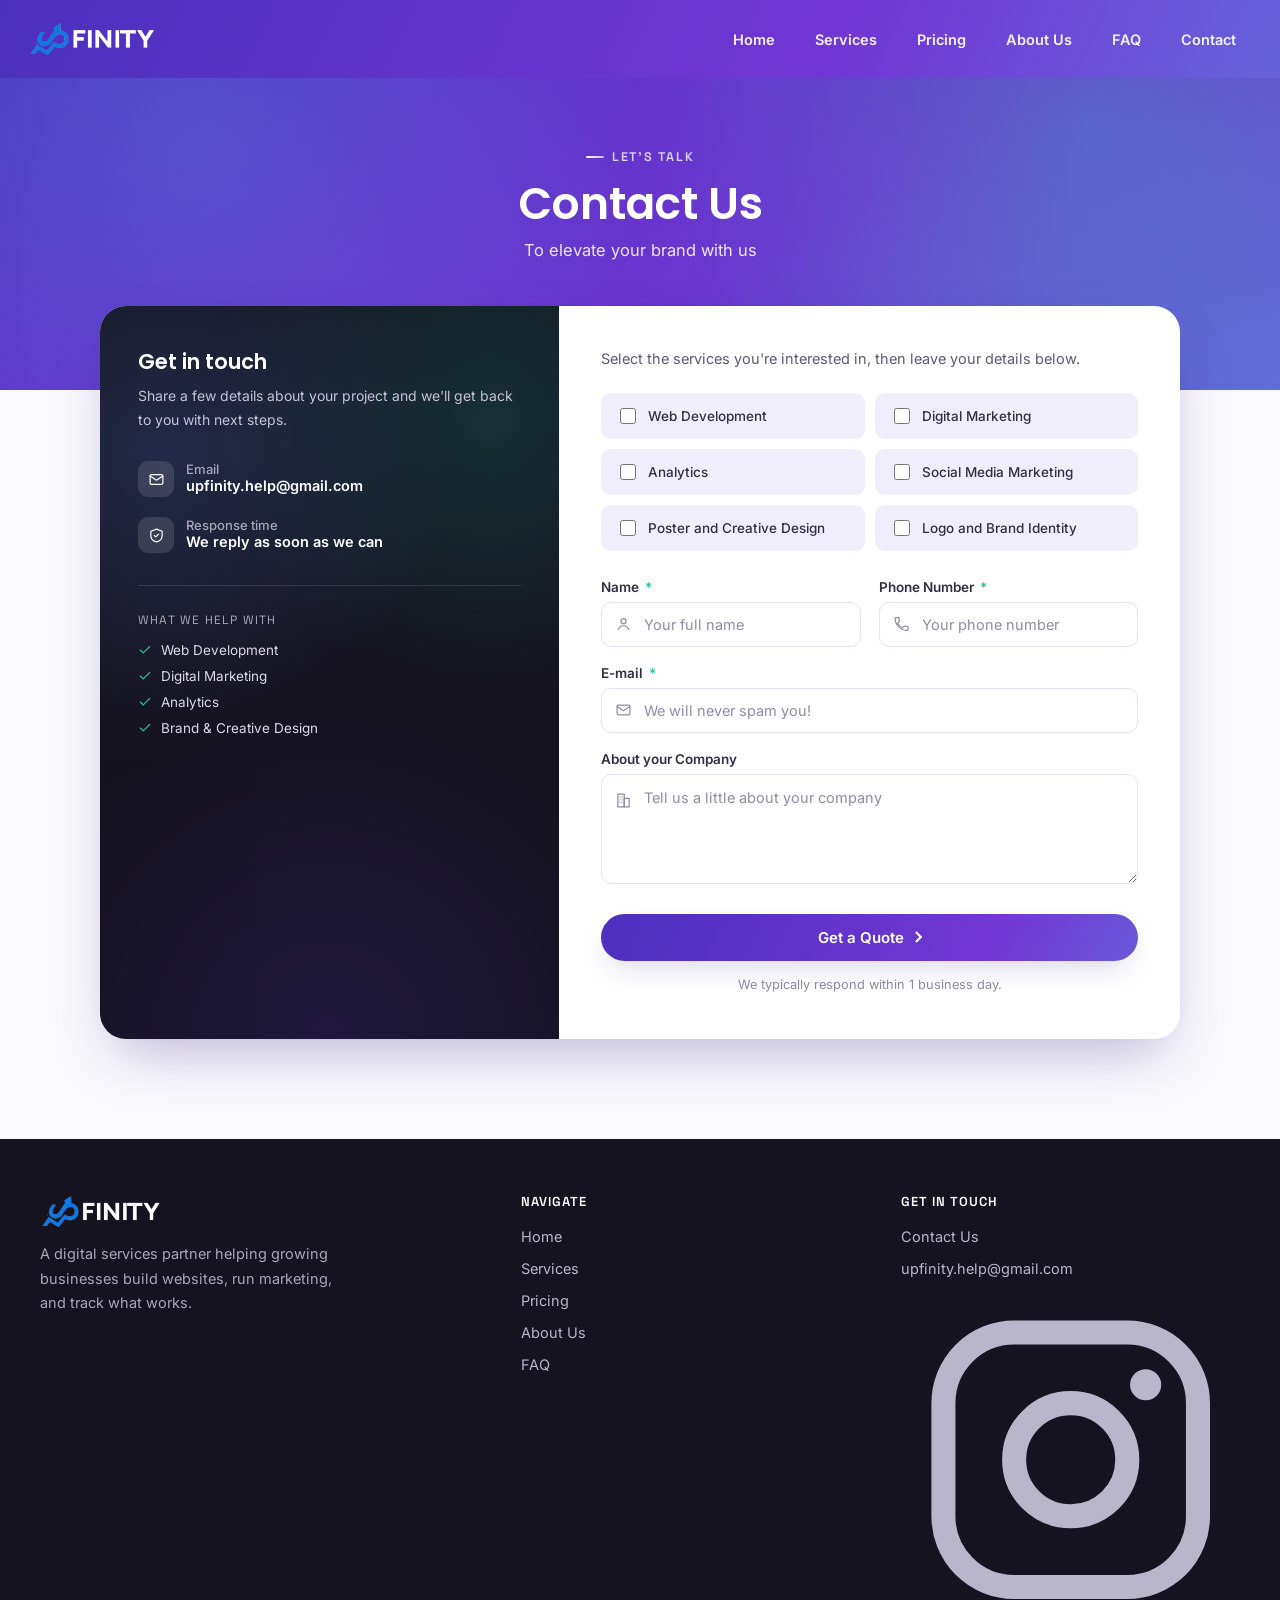
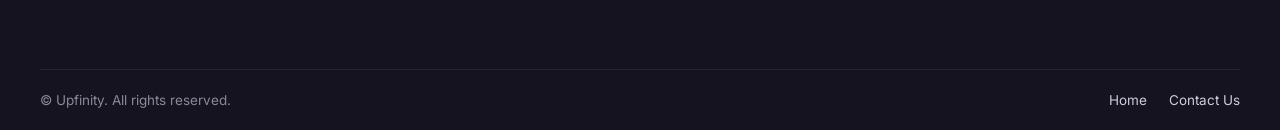
==== commit ed95c220: "Update: added ig link to footer, Fix: form submission errors" ====
--- a/contact.html
+++ b/contact.html
@@ -1,11 +1,14 @@
 <!DOCTYPE html>
 <html lang="en">
+
 <head>
   <meta charset="UTF-8" />
-  <meta name="viewport" content="width=device-width, initial-scale=1.0"/>
+  <meta name="viewport" content="width=device-width, initial-scale=1.0" />
   <title>Contact Us | Get a Free Quote — Upfinity Digital Marketing Agency</title>
-  <meta name="description" content="Tell Upfinity about your project and get a customised quote for web development, SEO, digital marketing, social media, or brand design — plus a free Digital X-Ray audit." />
-  <meta name="keywords" content="contact digital marketing agency, get a quote web development, free website audit, free digital marketing consultation, hire SEO agency India, website design quote, Upfinity contact" />
+  <meta name="description"
+    content="Tell Upfinity about your project and get a customised quote for web development, SEO, digital marketing, social media, or brand design — plus a free Digital X-Ray audit." />
+  <meta name="keywords"
+    content="contact digital marketing agency, get a quote web development, free website audit, free digital marketing consultation, hire SEO agency India, website design quote, Upfinity contact" />
   <meta name="author" content="Upfinity" />
   <meta name="robots" content="index, follow" />
   <meta name="theme-color" content="#4b30bd" />
@@ -16,24 +19,29 @@
   <meta property="og:site_name" content="Upfinity" />
   <meta property="og:url" content="https://upfinityteam.netlify.app/contact.html" />
   <meta property="og:title" content="Contact Us | Get a Free Quote — Upfinity Digital Marketing Agency" />
-  <meta property="og:description" content="Share a few details about your project and get a customised quote from Upfinity — web development, SEO, digital marketing, social media, and brand design." />
+  <meta property="og:description"
+    content="Share a few details about your project and get a customised quote from Upfinity — web development, SEO, digital marketing, social media, and brand design." />
   <meta property="og:image" content="https://upfinityteam.netlify.app/images/banner-img.png" />
   <meta property="og:locale" content="en_IN" />
 
   <!-- Twitter -->
   <meta name="twitter:card" content="summary_large_image" />
   <meta name="twitter:title" content="Contact Us | Get a Free Quote — Upfinity Digital Marketing Agency" />
-  <meta name="twitter:description" content="Share a few details about your project and get a customised quote from Upfinity — web development, SEO, digital marketing, social media, and brand design." />
+  <meta name="twitter:description"
+    content="Share a few details about your project and get a customised quote from Upfinity — web development, SEO, digital marketing, social media, and brand design." />
   <meta name="twitter:image" content="https://upfinityteam.netlify.app/images/banner-img.png" />
 
   <link rel="preconnect" href="https://fonts.googleapis.com">
   <link rel="preconnect" href="https://fonts.gstatic.com" crossorigin>
-  <link href="https://fonts.googleapis.com/css2?family=Poppins:wght@500;600;700&family=Inter:wght@400;500;600&family=Space+Grotesk:wght@500;600&display=swap" rel="stylesheet" />
+  <link
+    href="https://fonts.googleapis.com/css2?family=Poppins:wght@500;600;700&family=Inter:wght@400;500;600&family=Space+Grotesk:wght@500;600&display=swap"
+    rel="stylesheet" />
 
   <link rel="stylesheet" href="css/theme.css" />
   <link rel="stylesheet" href="css/contact.css" />
   <link rel="icon" type="image/png" href="favicon.png">
 </head>
+
 <body class="js-off">
 
   <header>
@@ -52,8 +60,17 @@
       </nav>
 
       <button class="nav-toggle" type="button" aria-label="Toggle menu" aria-controls="site-nav" aria-expanded="false">
-        <svg class="icon-menu" viewBox="0 0 24 24" fill="none" stroke="currentColor" stroke-width="1.8" stroke-linecap="round"><line x1="3" y1="6" x2="21" y2="6"/><line x1="3" y1="12" x2="21" y2="12"/><line x1="3" y1="18" x2="21" y2="18"/></svg>
-        <svg class="icon-close" viewBox="0 0 24 24" fill="none" stroke="currentColor" stroke-width="1.8" stroke-linecap="round"><line x1="5" y1="5" x2="19" y2="19"/><line x1="19" y1="5" x2="5" y2="19"/></svg>
+        <svg class="icon-menu" viewBox="0 0 24 24" fill="none" stroke="currentColor" stroke-width="1.8"
+          stroke-linecap="round">
+          <line x1="3" y1="6" x2="21" y2="6" />
+          <line x1="3" y1="12" x2="21" y2="12" />
+          <line x1="3" y1="18" x2="21" y2="18" />
+        </svg>
+        <svg class="icon-close" viewBox="0 0 24 24" fill="none" stroke="currentColor" stroke-width="1.8"
+          stroke-linecap="round">
+          <line x1="5" y1="5" x2="19" y2="19" />
+          <line x1="19" y1="5" x2="5" y2="19" />
+        </svg>
       </button>
     </div>
   </header>
@@ -75,7 +92,11 @@
           <p>Share a few details about your project and we'll get back to you with next steps.</p>
 
           <div class="contact-detail">
-            <span class="ic"><svg viewBox="0 0 24 24" fill="none" stroke="currentColor" stroke-width="1.7" stroke-linecap="round" stroke-linejoin="round"><rect x="3" y="5" width="18" height="14" rx="2"/><path d="m3 7 9 6 9-6"/></svg></span>
+            <span class="ic"><svg viewBox="0 0 24 24" fill="none" stroke="currentColor" stroke-width="1.7"
+                stroke-linecap="round" stroke-linejoin="round">
+                <rect x="3" y="5" width="18" height="14" rx="2" />
+                <path d="m3 7 9 6 9-6" />
+              </svg></span>
             <span>
               <strong>Email</strong>
               <span>upfinity.help@gmail.com</span>
@@ -83,7 +104,11 @@
           </div>
 
           <div class="contact-detail">
-            <span class="ic"><svg viewBox="0 0 24 24" fill="none" stroke="currentColor" stroke-width="1.7" stroke-linecap="round" stroke-linejoin="round"><path d="M12 3 4 6v6c0 4.5 3 7.7 8 9 5-1.3 8-4.5 8-9V6l-8-3Z"/><path d="m9 12 2 2 4-4"/></svg></span>
+            <span class="ic"><svg viewBox="0 0 24 24" fill="none" stroke="currentColor" stroke-width="1.7"
+                stroke-linecap="round" stroke-linejoin="round">
+                <path d="M12 3 4 6v6c0 4.5 3 7.7 8 9 5-1.3 8-4.5 8-9V6l-8-3Z" />
+                <path d="m9 12 2 2 4-4" />
+              </svg></span>
             <span>
               <strong>Response time</strong>
               <span>We reply as soon as we can</span>
@@ -93,10 +118,22 @@
           <div class="contact-services-list">
             <p>What we help with</p>
             <ul>
-              <li><svg viewBox="0 0 24 24" fill="none" stroke="currentColor" stroke-width="2" stroke-linecap="round" stroke-linejoin="round"><polyline points="20 6 9 17 4 12"/></svg>Web Development</li>
-              <li><svg viewBox="0 0 24 24" fill="none" stroke="currentColor" stroke-width="2" stroke-linecap="round" stroke-linejoin="round"><polyline points="20 6 9 17 4 12"/></svg>Digital Marketing</li>
-              <li><svg viewBox="0 0 24 24" fill="none" stroke="currentColor" stroke-width="2" stroke-linecap="round" stroke-linejoin="round"><polyline points="20 6 9 17 4 12"/></svg>Analytics</li>
-              <li><svg viewBox="0 0 24 24" fill="none" stroke="currentColor" stroke-width="2" stroke-linecap="round" stroke-linejoin="round"><polyline points="20 6 9 17 4 12"/></svg>Brand &amp; Creative Design</li>
+              <li><svg viewBox="0 0 24 24" fill="none" stroke="currentColor" stroke-width="2" stroke-linecap="round"
+                  stroke-linejoin="round">
+                  <polyline points="20 6 9 17 4 12" />
+                </svg>Web Development</li>
+              <li><svg viewBox="0 0 24 24" fill="none" stroke="currentColor" stroke-width="2" stroke-linecap="round"
+                  stroke-linejoin="round">
+                  <polyline points="20 6 9 17 4 12" />
+                </svg>Digital Marketing</li>
+              <li><svg viewBox="0 0 24 24" fill="none" stroke="currentColor" stroke-width="2" stroke-linecap="round"
+                  stroke-linejoin="round">
+                  <polyline points="20 6 9 17 4 12" />
+                </svg>Analytics</li>
+              <li><svg viewBox="0 0 24 24" fill="none" stroke="currentColor" stroke-width="2" stroke-linecap="round"
+                  stroke-linejoin="round">
+                  <polyline points="20 6 9 17 4 12" />
+                </svg>Brand &amp; Creative Design</li>
             </ul>
           </div>
         </div>
@@ -117,14 +154,19 @@
         <form id="contact-form" name="contact" method="POST" data-netlify="true" data-netlify-honeypot="bot-field">
           <input type="hidden" name="form-name" value="contact" />
           <p class="visually-hidden" aria-hidden="true">
-            <label>Don't fill this out if you're human: <input name="bot-field" tabindex="-1" autocomplete="off"></label>
+            <label>Don't fill this out if you're human: <input name="bot-field" tabindex="-1"
+                autocomplete="off"></label>
           </p>
 
           <div class="field-row">
             <div class="field">
               <label for="name">Name <span class="req">*</span></label>
               <div class="input-wrap">
-                <svg viewBox="0 0 24 24" fill="none" stroke="currentColor" stroke-width="1.7" stroke-linecap="round" stroke-linejoin="round"><circle cx="12" cy="8" r="3.6"/><path d="M4.5 20c1.4-3.6 4.3-5.5 7.5-5.5s6.1 1.9 7.5 5.5"/></svg>
+                <svg viewBox="0 0 24 24" fill="none" stroke="currentColor" stroke-width="1.7" stroke-linecap="round"
+                  stroke-linejoin="round">
+                  <circle cx="12" cy="8" r="3.6" />
+                  <path d="M4.5 20c1.4-3.6 4.3-5.5 7.5-5.5s6.1 1.9 7.5 5.5" />
+                </svg>
                 <input id="name" name="name" type="text" placeholder="Your full name" required>
               </div>
             </div>
@@ -132,8 +174,13 @@
             <div class="field">
               <label for="number">Phone Number <span class="req">*</span></label>
               <div class="input-wrap">
-                <svg viewBox="0 0 24 24" fill="none" stroke="currentColor" stroke-width="1.7" stroke-linecap="round" stroke-linejoin="round"><path d="M6.6 10.8c1.4 2.8 3.8 5.2 6.6 6.6l2.2-2.2c.3-.3.7-.4 1.1-.3 1.2.4 2.5.6 3.8.6.6 0 1 .4 1 1V20c0 .6-.4 1-1 1C10.6 21 3 13.4 3 4c0-.6.4-1 1-1h3.5c.6 0 1 .4 1 1 0 1.3.2 2.6.6 3.8.1.4 0 .8-.3 1.1L6.6 10.8Z"/></svg>
-                <input type="tel" id="number" name="number" pattern="[0-9]{10}" placeholder="Your phone number" required>
+                <svg viewBox="0 0 24 24" fill="none" stroke="currentColor" stroke-width="1.7" stroke-linecap="round"
+                  stroke-linejoin="round">
+                  <path
+                    d="M6.6 10.8c1.4 2.8 3.8 5.2 6.6 6.6l2.2-2.2c.3-.3.7-.4 1.1-.3 1.2.4 2.5.6 3.8.6.6 0 1 .4 1 1V20c0 .6-.4 1-1 1C10.6 21 3 13.4 3 4c0-.6.4-1 1-1h3.5c.6 0 1 .4 1 1 0 1.3.2 2.6.6 3.8.1.4 0 .8-.3 1.1L6.6 10.8Z" />
+                </svg>
+                <input type="tel" id="number" name="number" pattern="[0-9]{10}" placeholder="Your phone number"
+                  required>
               </div>
             </div>
           </div>
@@ -141,7 +188,11 @@
           <div class="field">
             <label for="mail">E-mail <span class="req">*</span></label>
             <div class="input-wrap">
-              <svg viewBox="0 0 24 24" fill="none" stroke="currentColor" stroke-width="1.7" stroke-linecap="round" stroke-linejoin="round"><rect x="3" y="5" width="18" height="14" rx="2"/><path d="m3 7 9 6 9-6"/></svg>
+              <svg viewBox="0 0 24 24" fill="none" stroke="currentColor" stroke-width="1.7" stroke-linecap="round"
+                stroke-linejoin="round">
+                <rect x="3" y="5" width="18" height="14" rx="2" />
+                <path d="m3 7 9 6 9-6" />
+              </svg>
               <input type="email" id="mail" name="mail" placeholder="We will never spam you!" required>
             </div>
           </div>
@@ -149,13 +200,20 @@
           <div class="field">
             <label for="companyname">About your Company</label>
             <div class="input-wrap">
-              <svg class="icon-top" viewBox="0 0 24 24" fill="none" stroke="currentColor" stroke-width="1.7" stroke-linecap="round" stroke-linejoin="round"><rect x="4" y="3" width="9" height="18"/><rect x="13" y="9" width="7" height="12"/><path d="M7 7h.01M10 7h.01M7 11h.01M10 11h.01M7 15h.01M10 15h.01"/></svg>
-              <textarea id="companyname" name="companyname" placeholder="Tell us a little about your company"></textarea>
+              <svg class="icon-top" viewBox="0 0 24 24" fill="none" stroke="currentColor" stroke-width="1.7"
+                stroke-linecap="round" stroke-linejoin="round">
+                <rect x="4" y="3" width="9" height="18" />
+                <rect x="13" y="9" width="7" height="12" />
+                <path d="M7 7h.01M10 7h.01M7 11h.01M10 11h.01M7 15h.01M10 15h.01" />
+              </svg>
+              <textarea id="companyname" name="companyname"
+                placeholder="Tell us a little about your company"></textarea>
             </div>
           </div>
 
           <button class="submit-btn btn-about" type="submit">Get a Quote</button>
-          <p class="form-note" id="form-note" role="status" aria-live="polite">We typically respond within 1 business day.</p>
+          <p class="form-note" id="form-note" role="status" aria-live="polite">We typically respond within 1 business
+            day.</p>
         </form>
       </div>
 
@@ -167,7 +225,8 @@
       <div class="footer-grid">
         <div class="footer-brand">
           <img src="images/name.png" alt="Upfinity" class="up-name">
-          <p>A digital services partner helping growing businesses build websites, run marketing, and track what works.</p>
+          <p>A digital services partner helping growing businesses build websites, run marketing, and track what works.
+          </p>
         </div>
         <div class="footer-col">
           <h4>Navigate</h4>
@@ -184,6 +243,17 @@
           <ul>
             <li><a href="contact.html">Contact Us</a></li>
             <li><a href="mailto:upfinity.help@gmail.com">upfinity.help@gmail.com</a></li>
+            <li>
+              <a class="social-btn" href="https://www.instagram.com/upfinity_team/" target="_blank"
+                rel="noopener noreferrer" aria-label="Upfinity on Instagram">
+                <svg viewBox="0 0 24 24" fill="none" stroke="currentColor" stroke-width="1.7" stroke-linecap="round"
+                  stroke-linejoin="round">
+                  <rect x="3" y="3" width="18" height="18" rx="5" />
+                  <circle cx="12" cy="12" r="4" />
+                  <circle cx="17.3" cy="6.7" r="1.1" fill="currentColor" stroke="none" />
+                </svg>
+              </a>
+            </li>
           </ul>
         </div>
       </div>
@@ -198,10 +268,15 @@
   </footer>
 
   <button class="to-top" type="button" aria-label="Back to top">
-    <svg viewBox="0 0 24 24" fill="none" stroke="currentColor" stroke-width="2" stroke-linecap="round" stroke-linejoin="round"><line x1="12" y1="19" x2="12" y2="5"/><polyline points="6 11 12 5 18 11"/></svg>
+    <svg viewBox="0 0 24 24" fill="none" stroke="currentColor" stroke-width="2" stroke-linecap="round"
+      stroke-linejoin="round">
+      <line x1="12" y1="19" x2="12" y2="5" />
+      <polyline points="6 11 12 5 18 11" />
+    </svg>
   </button>
 
   <script src="js/main.js"></script>
   <script src="js/contact.js"></script>
 </body>
-</html>
+
+</html>
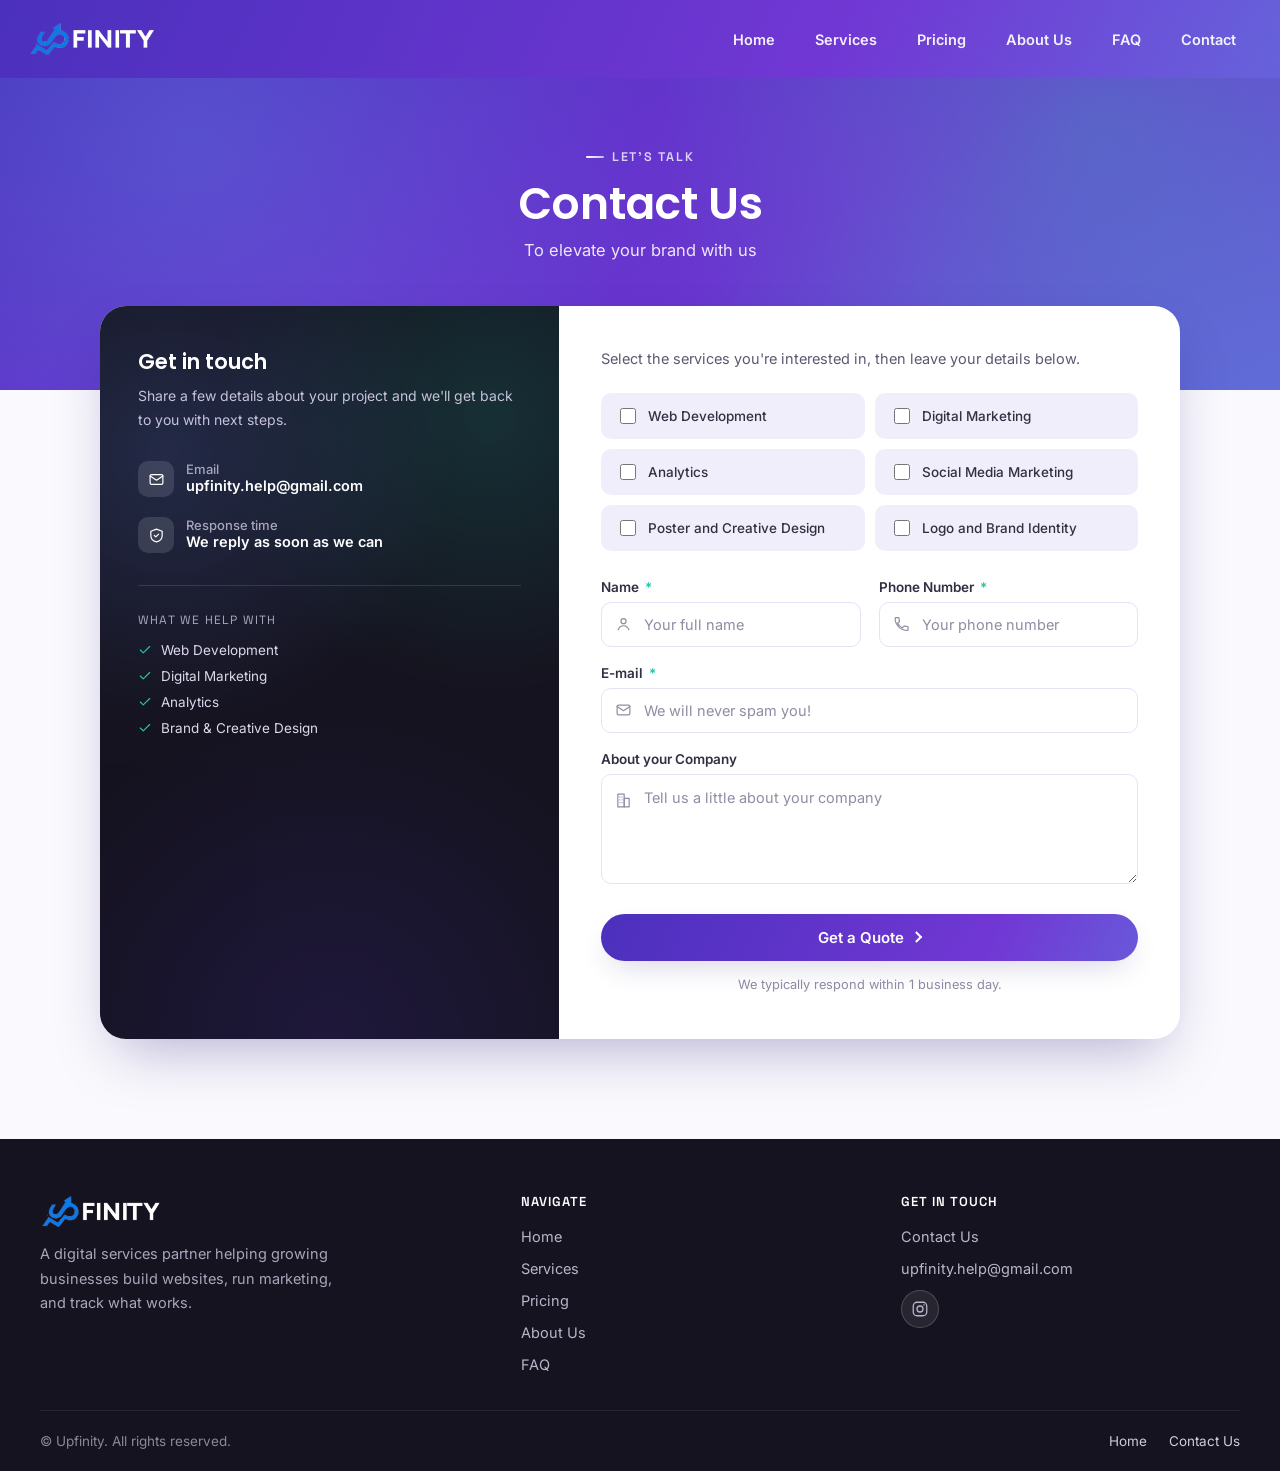
==== commit 886e4c46: "Update" ====
--- a/contact.html
+++ b/contact.html
@@ -1,14 +1,11 @@
 <!DOCTYPE html>
 <html lang="en">
-
 <head>
   <meta charset="UTF-8" />
-  <meta name="viewport" content="width=device-width, initial-scale=1.0" />
+  <meta name="viewport" content="width=device-width, initial-scale=1.0"/>
   <title>Contact Us | Get a Free Quote — Upfinity Digital Marketing Agency</title>
-  <meta name="description"
-    content="Tell Upfinity about your project and get a customised quote for web development, SEO, digital marketing, social media, or brand design — plus a free Digital X-Ray audit." />
-  <meta name="keywords"
-    content="contact digital marketing agency, get a quote web development, free website audit, free digital marketing consultation, hire SEO agency India, website design quote, Upfinity contact" />
+  <meta name="description" content="Tell Upfinity about your project and get a customised quote for web development, SEO, digital marketing, social media, or brand design — plus a free Digital X-Ray audit." />
+  <meta name="keywords" content="contact digital marketing agency, get a quote web development, free website audit, free digital marketing consultation, hire SEO agency India, website design quote, Upfinity contact" />
   <meta name="author" content="Upfinity" />
   <meta name="robots" content="index, follow" />
   <meta name="theme-color" content="#4b30bd" />
@@ -19,29 +16,24 @@
   <meta property="og:site_name" content="Upfinity" />
   <meta property="og:url" content="https://upfinityteam.netlify.app/contact.html" />
   <meta property="og:title" content="Contact Us | Get a Free Quote — Upfinity Digital Marketing Agency" />
-  <meta property="og:description"
-    content="Share a few details about your project and get a customised quote from Upfinity — web development, SEO, digital marketing, social media, and brand design." />
+  <meta property="og:description" content="Share a few details about your project and get a customised quote from Upfinity — web development, SEO, digital marketing, social media, and brand design." />
   <meta property="og:image" content="https://upfinityteam.netlify.app/images/banner-img.png" />
   <meta property="og:locale" content="en_IN" />
 
   <!-- Twitter -->
   <meta name="twitter:card" content="summary_large_image" />
   <meta name="twitter:title" content="Contact Us | Get a Free Quote — Upfinity Digital Marketing Agency" />
-  <meta name="twitter:description"
-    content="Share a few details about your project and get a customised quote from Upfinity — web development, SEO, digital marketing, social media, and brand design." />
+  <meta name="twitter:description" content="Share a few details about your project and get a customised quote from Upfinity — web development, SEO, digital marketing, social media, and brand design." />
   <meta name="twitter:image" content="https://upfinityteam.netlify.app/images/banner-img.png" />
 
   <link rel="preconnect" href="https://fonts.googleapis.com">
   <link rel="preconnect" href="https://fonts.gstatic.com" crossorigin>
-  <link
-    href="https://fonts.googleapis.com/css2?family=Poppins:wght@500;600;700&family=Inter:wght@400;500;600&family=Space+Grotesk:wght@500;600&display=swap"
-    rel="stylesheet" />
+  <link href="https://fonts.googleapis.com/css2?family=Poppins:wght@500;600;700&family=Inter:wght@400;500;600&family=Space+Grotesk:wght@500;600&display=swap" rel="stylesheet" />
 
   <link rel="stylesheet" href="css/theme.css" />
   <link rel="stylesheet" href="css/contact.css" />
   <link rel="icon" type="image/png" href="favicon.png">
 </head>
-
 <body class="js-off">
 
   <header>
@@ -60,17 +52,8 @@
       </nav>
 
       <button class="nav-toggle" type="button" aria-label="Toggle menu" aria-controls="site-nav" aria-expanded="false">
-        <svg class="icon-menu" viewBox="0 0 24 24" fill="none" stroke="currentColor" stroke-width="1.8"
-          stroke-linecap="round">
-          <line x1="3" y1="6" x2="21" y2="6" />
-          <line x1="3" y1="12" x2="21" y2="12" />
-          <line x1="3" y1="18" x2="21" y2="18" />
-        </svg>
-        <svg class="icon-close" viewBox="0 0 24 24" fill="none" stroke="currentColor" stroke-width="1.8"
-          stroke-linecap="round">
-          <line x1="5" y1="5" x2="19" y2="19" />
-          <line x1="19" y1="5" x2="5" y2="19" />
-        </svg>
+        <svg class="icon-menu" viewBox="0 0 24 24" fill="none" stroke="currentColor" stroke-width="1.8" stroke-linecap="round"><line x1="3" y1="6" x2="21" y2="6"/><line x1="3" y1="12" x2="21" y2="12"/><line x1="3" y1="18" x2="21" y2="18"/></svg>
+        <svg class="icon-close" viewBox="0 0 24 24" fill="none" stroke="currentColor" stroke-width="1.8" stroke-linecap="round"><line x1="5" y1="5" x2="19" y2="19"/><line x1="19" y1="5" x2="5" y2="19"/></svg>
       </button>
     </div>
   </header>
@@ -92,11 +75,7 @@
           <p>Share a few details about your project and we'll get back to you with next steps.</p>
 
           <div class="contact-detail">
-            <span class="ic"><svg viewBox="0 0 24 24" fill="none" stroke="currentColor" stroke-width="1.7"
-                stroke-linecap="round" stroke-linejoin="round">
-                <rect x="3" y="5" width="18" height="14" rx="2" />
-                <path d="m3 7 9 6 9-6" />
-              </svg></span>
+            <span class="ic"><svg viewBox="0 0 24 24" fill="none" stroke="currentColor" stroke-width="1.7" stroke-linecap="round" stroke-linejoin="round"><rect x="3" y="5" width="18" height="14" rx="2"/><path d="m3 7 9 6 9-6"/></svg></span>
             <span>
               <strong>Email</strong>
               <span>upfinity.help@gmail.com</span>
@@ -104,11 +83,7 @@
           </div>
 
           <div class="contact-detail">
-            <span class="ic"><svg viewBox="0 0 24 24" fill="none" stroke="currentColor" stroke-width="1.7"
-                stroke-linecap="round" stroke-linejoin="round">
-                <path d="M12 3 4 6v6c0 4.5 3 7.7 8 9 5-1.3 8-4.5 8-9V6l-8-3Z" />
-                <path d="m9 12 2 2 4-4" />
-              </svg></span>
+            <span class="ic"><svg viewBox="0 0 24 24" fill="none" stroke="currentColor" stroke-width="1.7" stroke-linecap="round" stroke-linejoin="round"><path d="M12 3 4 6v6c0 4.5 3 7.7 8 9 5-1.3 8-4.5 8-9V6l-8-3Z"/><path d="m9 12 2 2 4-4"/></svg></span>
             <span>
               <strong>Response time</strong>
               <span>We reply as soon as we can</span>
@@ -118,22 +93,10 @@
           <div class="contact-services-list">
             <p>What we help with</p>
             <ul>
-              <li><svg viewBox="0 0 24 24" fill="none" stroke="currentColor" stroke-width="2" stroke-linecap="round"
-                  stroke-linejoin="round">
-                  <polyline points="20 6 9 17 4 12" />
-                </svg>Web Development</li>
-              <li><svg viewBox="0 0 24 24" fill="none" stroke="currentColor" stroke-width="2" stroke-linecap="round"
-                  stroke-linejoin="round">
-                  <polyline points="20 6 9 17 4 12" />
-                </svg>Digital Marketing</li>
-              <li><svg viewBox="0 0 24 24" fill="none" stroke="currentColor" stroke-width="2" stroke-linecap="round"
-                  stroke-linejoin="round">
-                  <polyline points="20 6 9 17 4 12" />
-                </svg>Analytics</li>
-              <li><svg viewBox="0 0 24 24" fill="none" stroke="currentColor" stroke-width="2" stroke-linecap="round"
-                  stroke-linejoin="round">
-                  <polyline points="20 6 9 17 4 12" />
-                </svg>Brand &amp; Creative Design</li>
+              <li><svg viewBox="0 0 24 24" fill="none" stroke="currentColor" stroke-width="2" stroke-linecap="round" stroke-linejoin="round"><polyline points="20 6 9 17 4 12"/></svg>Web Development</li>
+              <li><svg viewBox="0 0 24 24" fill="none" stroke="currentColor" stroke-width="2" stroke-linecap="round" stroke-linejoin="round"><polyline points="20 6 9 17 4 12"/></svg>Digital Marketing</li>
+              <li><svg viewBox="0 0 24 24" fill="none" stroke="currentColor" stroke-width="2" stroke-linecap="round" stroke-linejoin="round"><polyline points="20 6 9 17 4 12"/></svg>Analytics</li>
+              <li><svg viewBox="0 0 24 24" fill="none" stroke="currentColor" stroke-width="2" stroke-linecap="round" stroke-linejoin="round"><polyline points="20 6 9 17 4 12"/></svg>Brand &amp; Creative Design</li>
             </ul>
           </div>
         </div>
@@ -154,19 +117,14 @@
         <form id="contact-form" name="contact" method="POST" data-netlify="true" data-netlify-honeypot="bot-field">
           <input type="hidden" name="form-name" value="contact" />
           <p class="visually-hidden" aria-hidden="true">
-            <label>Don't fill this out if you're human: <input name="bot-field" tabindex="-1"
-                autocomplete="off"></label>
+            <label>Don't fill this out if you're human: <input name="bot-field" tabindex="-1" autocomplete="off"></label>
           </p>
 
           <div class="field-row">
             <div class="field">
               <label for="name">Name <span class="req">*</span></label>
               <div class="input-wrap">
-                <svg viewBox="0 0 24 24" fill="none" stroke="currentColor" stroke-width="1.7" stroke-linecap="round"
-                  stroke-linejoin="round">
-                  <circle cx="12" cy="8" r="3.6" />
-                  <path d="M4.5 20c1.4-3.6 4.3-5.5 7.5-5.5s6.1 1.9 7.5 5.5" />
-                </svg>
+                <svg viewBox="0 0 24 24" fill="none" stroke="currentColor" stroke-width="1.7" stroke-linecap="round" stroke-linejoin="round"><circle cx="12" cy="8" r="3.6"/><path d="M4.5 20c1.4-3.6 4.3-5.5 7.5-5.5s6.1 1.9 7.5 5.5"/></svg>
                 <input id="name" name="name" type="text" placeholder="Your full name" required>
               </div>
             </div>
@@ -174,13 +132,8 @@
             <div class="field">
               <label for="number">Phone Number <span class="req">*</span></label>
               <div class="input-wrap">
-                <svg viewBox="0 0 24 24" fill="none" stroke="currentColor" stroke-width="1.7" stroke-linecap="round"
-                  stroke-linejoin="round">
-                  <path
-                    d="M6.6 10.8c1.4 2.8 3.8 5.2 6.6 6.6l2.2-2.2c.3-.3.7-.4 1.1-.3 1.2.4 2.5.6 3.8.6.6 0 1 .4 1 1V20c0 .6-.4 1-1 1C10.6 21 3 13.4 3 4c0-.6.4-1 1-1h3.5c.6 0 1 .4 1 1 0 1.3.2 2.6.6 3.8.1.4 0 .8-.3 1.1L6.6 10.8Z" />
-                </svg>
-                <input type="tel" id="number" name="number" pattern="[0-9]{10}" placeholder="Your phone number"
-                  required>
+                <svg viewBox="0 0 24 24" fill="none" stroke="currentColor" stroke-width="1.7" stroke-linecap="round" stroke-linejoin="round"><path d="M6.6 10.8c1.4 2.8 3.8 5.2 6.6 6.6l2.2-2.2c.3-.3.7-.4 1.1-.3 1.2.4 2.5.6 3.8.6.6 0 1 .4 1 1V20c0 .6-.4 1-1 1C10.6 21 3 13.4 3 4c0-.6.4-1 1-1h3.5c.6 0 1 .4 1 1 0 1.3.2 2.6.6 3.8.1.4 0 .8-.3 1.1L6.6 10.8Z"/></svg>
+                <input type="tel" id="number" name="number" pattern="[0-9]{10}" placeholder="Your phone number" required>
               </div>
             </div>
           </div>
@@ -188,11 +141,7 @@
           <div class="field">
             <label for="mail">E-mail <span class="req">*</span></label>
             <div class="input-wrap">
-              <svg viewBox="0 0 24 24" fill="none" stroke="currentColor" stroke-width="1.7" stroke-linecap="round"
-                stroke-linejoin="round">
-                <rect x="3" y="5" width="18" height="14" rx="2" />
-                <path d="m3 7 9 6 9-6" />
-              </svg>
+              <svg viewBox="0 0 24 24" fill="none" stroke="currentColor" stroke-width="1.7" stroke-linecap="round" stroke-linejoin="round"><rect x="3" y="5" width="18" height="14" rx="2"/><path d="m3 7 9 6 9-6"/></svg>
               <input type="email" id="mail" name="mail" placeholder="We will never spam you!" required>
             </div>
           </div>
@@ -200,20 +149,13 @@
           <div class="field">
             <label for="companyname">About your Company</label>
             <div class="input-wrap">
-              <svg class="icon-top" viewBox="0 0 24 24" fill="none" stroke="currentColor" stroke-width="1.7"
-                stroke-linecap="round" stroke-linejoin="round">
-                <rect x="4" y="3" width="9" height="18" />
-                <rect x="13" y="9" width="7" height="12" />
-                <path d="M7 7h.01M10 7h.01M7 11h.01M10 11h.01M7 15h.01M10 15h.01" />
-              </svg>
-              <textarea id="companyname" name="companyname"
-                placeholder="Tell us a little about your company"></textarea>
+              <svg class="icon-top" viewBox="0 0 24 24" fill="none" stroke="currentColor" stroke-width="1.7" stroke-linecap="round" stroke-linejoin="round"><rect x="4" y="3" width="9" height="18"/><rect x="13" y="9" width="7" height="12"/><path d="M7 7h.01M10 7h.01M7 11h.01M10 11h.01M7 15h.01M10 15h.01"/></svg>
+              <textarea id="companyname" name="companyname" placeholder="Tell us a little about your company"></textarea>
             </div>
           </div>
 
           <button class="submit-btn btn-about" type="submit">Get a Quote</button>
-          <p class="form-note" id="form-note" role="status" aria-live="polite">We typically respond within 1 business
-            day.</p>
+          <p class="form-note" id="form-note" role="status" aria-live="polite">We typically respond within 1 business day.</p>
         </form>
       </div>
 
@@ -225,8 +167,7 @@
       <div class="footer-grid">
         <div class="footer-brand">
           <img src="images/name.png" alt="Upfinity" class="up-name">
-          <p>A digital services partner helping growing businesses build websites, run marketing, and track what works.
-          </p>
+          <p>A digital services partner helping growing businesses build websites, run marketing, and track what works.</p>
         </div>
         <div class="footer-col">
           <h4>Navigate</h4>
@@ -244,13 +185,11 @@
             <li><a href="contact.html">Contact Us</a></li>
             <li><a href="mailto:upfinity.help@gmail.com">upfinity.help@gmail.com</a></li>
             <li>
-              <a class="social-btn" href="https://www.instagram.com/upfinity_team/" target="_blank"
-                rel="noopener noreferrer" aria-label="Upfinity on Instagram">
-                <svg viewBox="0 0 24 24" fill="none" stroke="currentColor" stroke-width="1.7" stroke-linecap="round"
-                  stroke-linejoin="round">
-                  <rect x="3" y="3" width="18" height="18" rx="5" />
-                  <circle cx="12" cy="12" r="4" />
-                  <circle cx="17.3" cy="6.7" r="1.1" fill="currentColor" stroke="none" />
+              <a class="social-btn" href="https://www.instagram.com/upfinity_team/" target="_blank" rel="noopener noreferrer" aria-label="Upfinity on Instagram">
+                <svg viewBox="0 0 24 24" fill="none" stroke="currentColor" stroke-width="1.7" stroke-linecap="round" stroke-linejoin="round">
+                  <rect x="3" y="3" width="18" height="18" rx="5"/>
+                  <circle cx="12" cy="12" r="4"/>
+                  <circle cx="17.3" cy="6.7" r="1.1" fill="currentColor" stroke="none"/>
                 </svg>
               </a>
             </li>
@@ -268,15 +207,10 @@
   </footer>
 
   <button class="to-top" type="button" aria-label="Back to top">
-    <svg viewBox="0 0 24 24" fill="none" stroke="currentColor" stroke-width="2" stroke-linecap="round"
-      stroke-linejoin="round">
-      <line x1="12" y1="19" x2="12" y2="5" />
-      <polyline points="6 11 12 5 18 11" />
-    </svg>
+    <svg viewBox="0 0 24 24" fill="none" stroke="currentColor" stroke-width="2" stroke-linecap="round" stroke-linejoin="round"><line x1="12" y1="19" x2="12" y2="5"/><polyline points="6 11 12 5 18 11"/></svg>
   </button>
 
   <script src="js/main.js"></script>
   <script src="js/contact.js"></script>
 </body>
-
-</html>+</html>
--- a/css/theme.css
+++ b/css/theme.css
@@ -336,6 +336,48 @@
 }
 .footer-links a:hover{ color:#fff; text-decoration:underline; text-underline-offset:4px; }
 
+.footer-col li:has(.social-btn){ display:block; }
+.social-btn{
+  box-sizing:border-box;
+  flex:none;
+  align-self:flex-start;
+  width:38px;
+  height:38px;
+  min-width:38px;
+  max-width:38px;
+  padding:0;
+  margin:0;
+  line-height:0;
+  display:inline-flex;
+  align-items:center;
+  justify-content:center;
+  border-radius:50%;
+  background:rgba(255,255,255,.08);
+  border:1px solid rgba(255,255,255,.18);
+  color:#cfccdd;
+  transition:transform .25s ease, background .3s ease, color .25s ease, box-shadow .25s ease;
+}
+.social-btn svg{
+  width:18px;
+  height:18px;
+  flex:none;
+}
+.social-btn:hover{
+  background:linear-gradient(135deg,#f58529,#dd2a7b 45%,#8134af,#515bd4);
+  color:#fff;
+  border-color:transparent;
+  transform:translateY(-3px) scale(1.06);
+  box-shadow:0 12px 24px -10px rgba(221,42,123,.55);
+}
+.social-btn:active{
+  transform:translateY(-1px) scale(.94);
+  box-shadow:0 6px 14px -8px rgba(221,42,123,.5);
+}
+.social-btn:focus-visible{
+  outline:2px solid #fff;
+  outline-offset:3px;
+}
+
 @media (max-width:860px){
   .footer-grid{ grid-template-columns:1fr 1fr; }
   .footer-brand{ grid-column:1 / -1; }
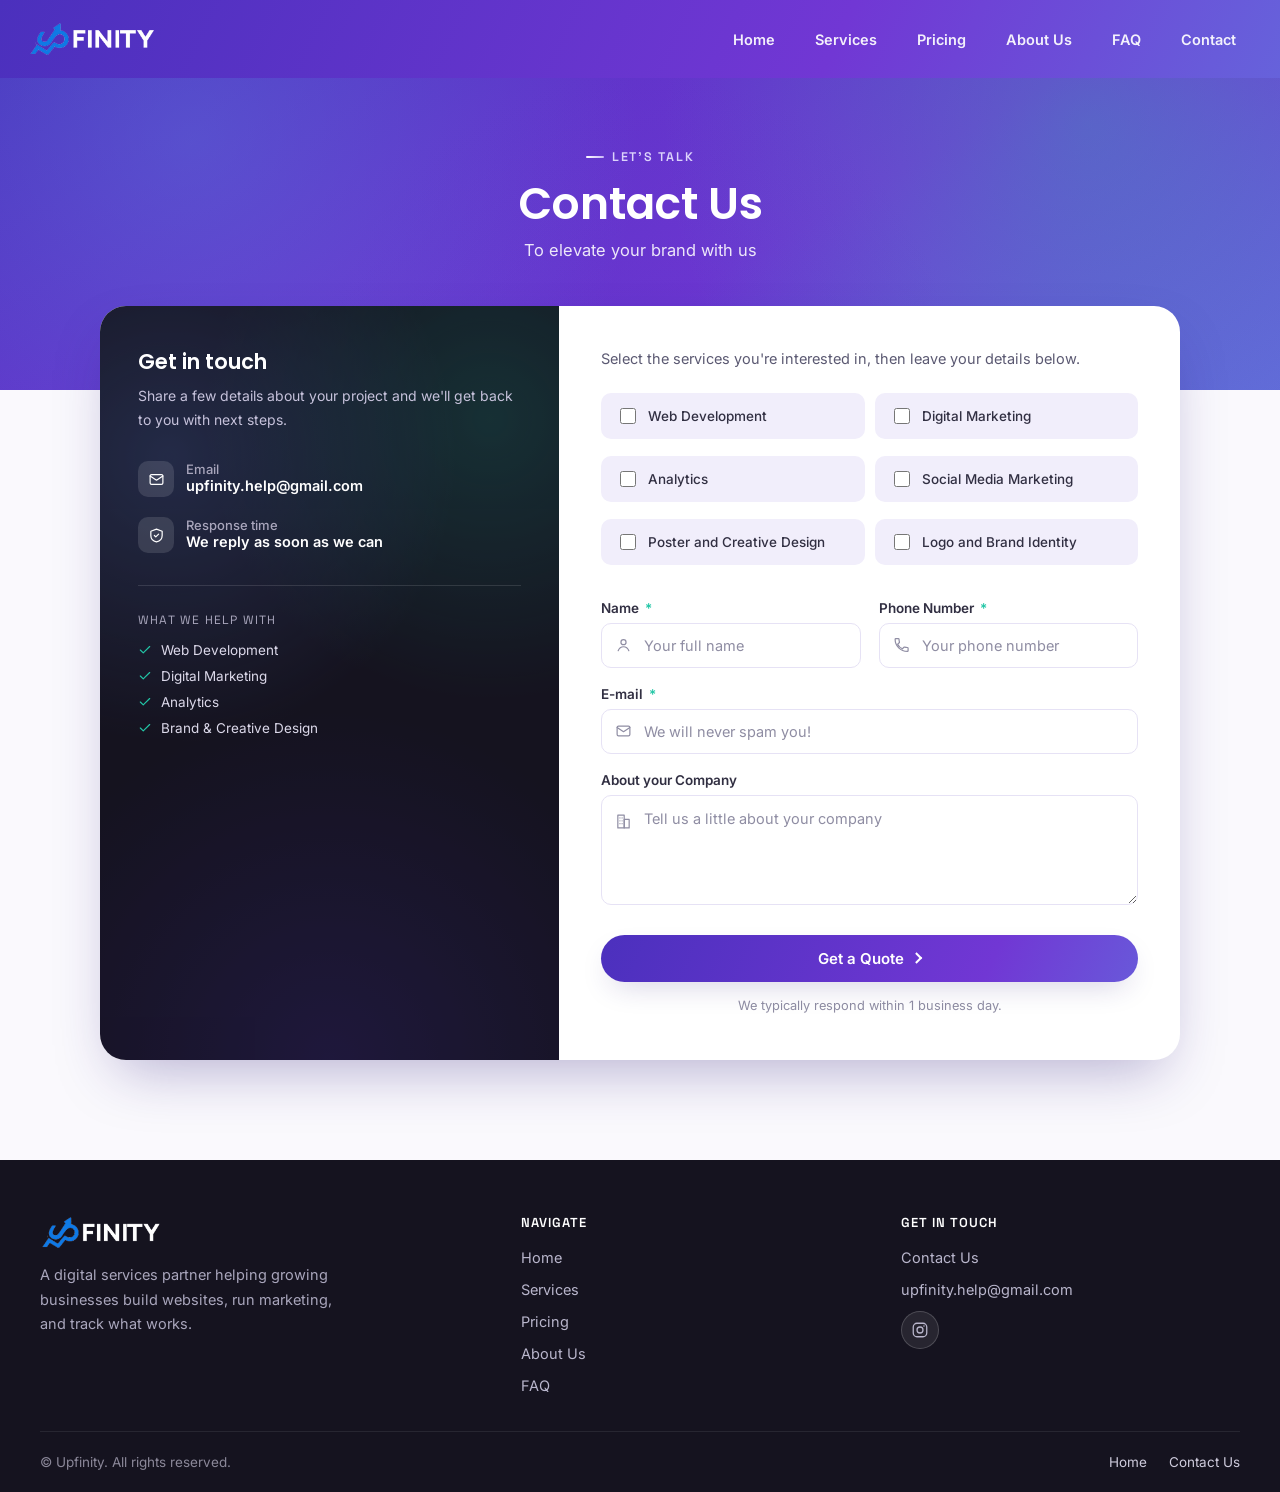
==== commit e90fdf2f: "fix: contact form error" ====
--- a/contact.html
+++ b/contact.html
@@ -105,16 +105,15 @@
       <div class="contact-form-side">
         <p class="form-lead">Select the services you're interested in, then leave your details below.</p>
 
-        <div class="services-checkboxes">
-          <label><input type="checkbox" name="webdev"> Web Development</label>
-          <label><input type="checkbox" name="digmar"> Digital Marketing</label>
-          <label><input type="checkbox" name="analty"> Analytics</label>
-          <label><input type="checkbox" name="smm"> Social Media Marketing</label>
-          <label><input type="checkbox" name="poster"> Poster and Creative Design</label>
-          <label><input type="checkbox" name="logo"> Logo and Brand Identity</label>
-        </div>
-
         <form id="contact-form" name="contact" method="POST" data-netlify="true" data-netlify-honeypot="bot-field">
+          <div class="services-checkboxes">
+            <label><input type="checkbox" name="webdev" value="Web Development"> Web Development</label>
+            <label><input type="checkbox" name="digmar" value="Digital Marketing"> Digital Marketing</label>
+            <label><input type="checkbox" name="analty" value="Analytics"> Analytics</label>
+            <label><input type="checkbox" name="smm" value="Social Media Marketing"> Social Media Marketing</label>
+            <label><input type="checkbox" name="poster" value="Poster and Creative Design"> Poster and Creative Design</label>
+            <label><input type="checkbox" name="logo" value="Logo and Brand Identity"> Logo and Brand Identity</label>
+          </div>
           <input type="hidden" name="form-name" value="contact" />
           <p class="visually-hidden" aria-hidden="true">
             <label>Don't fill this out if you're human: <input name="bot-field" tabindex="-1" autocomplete="off"></label>
